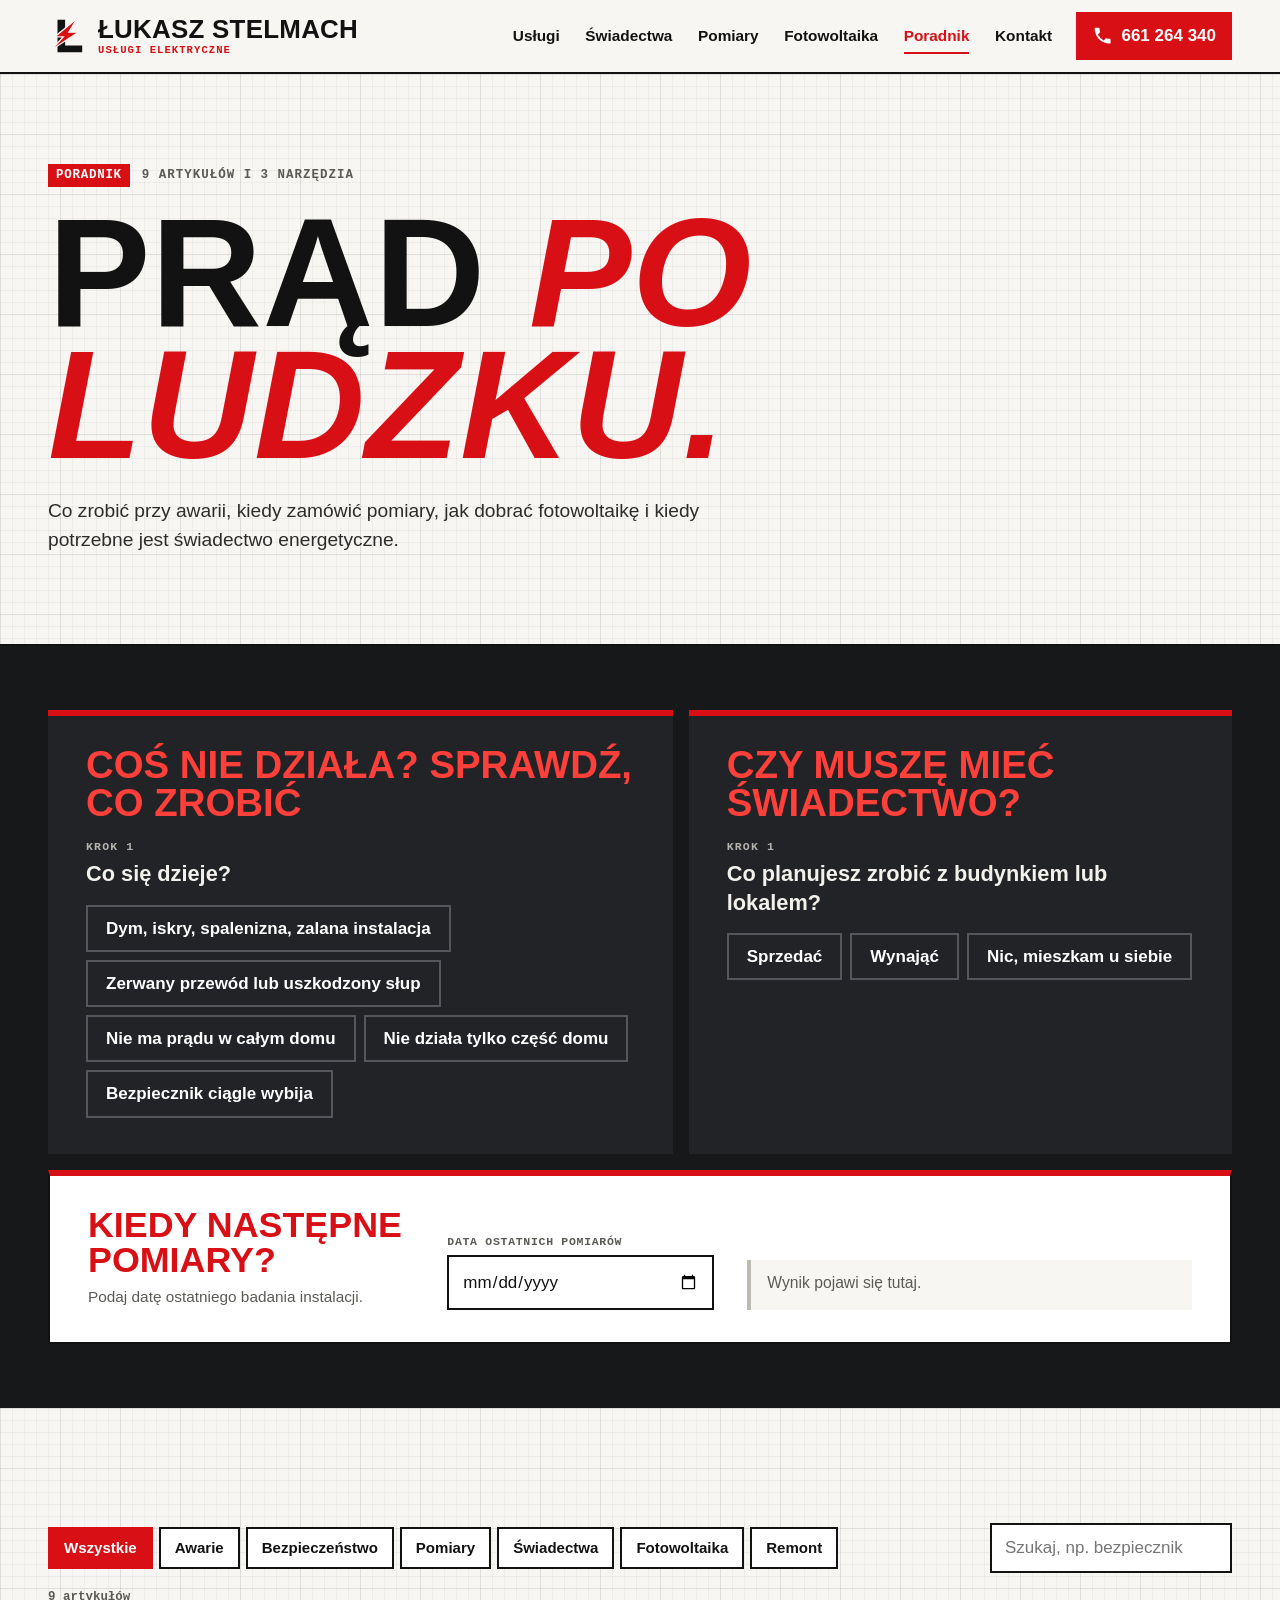
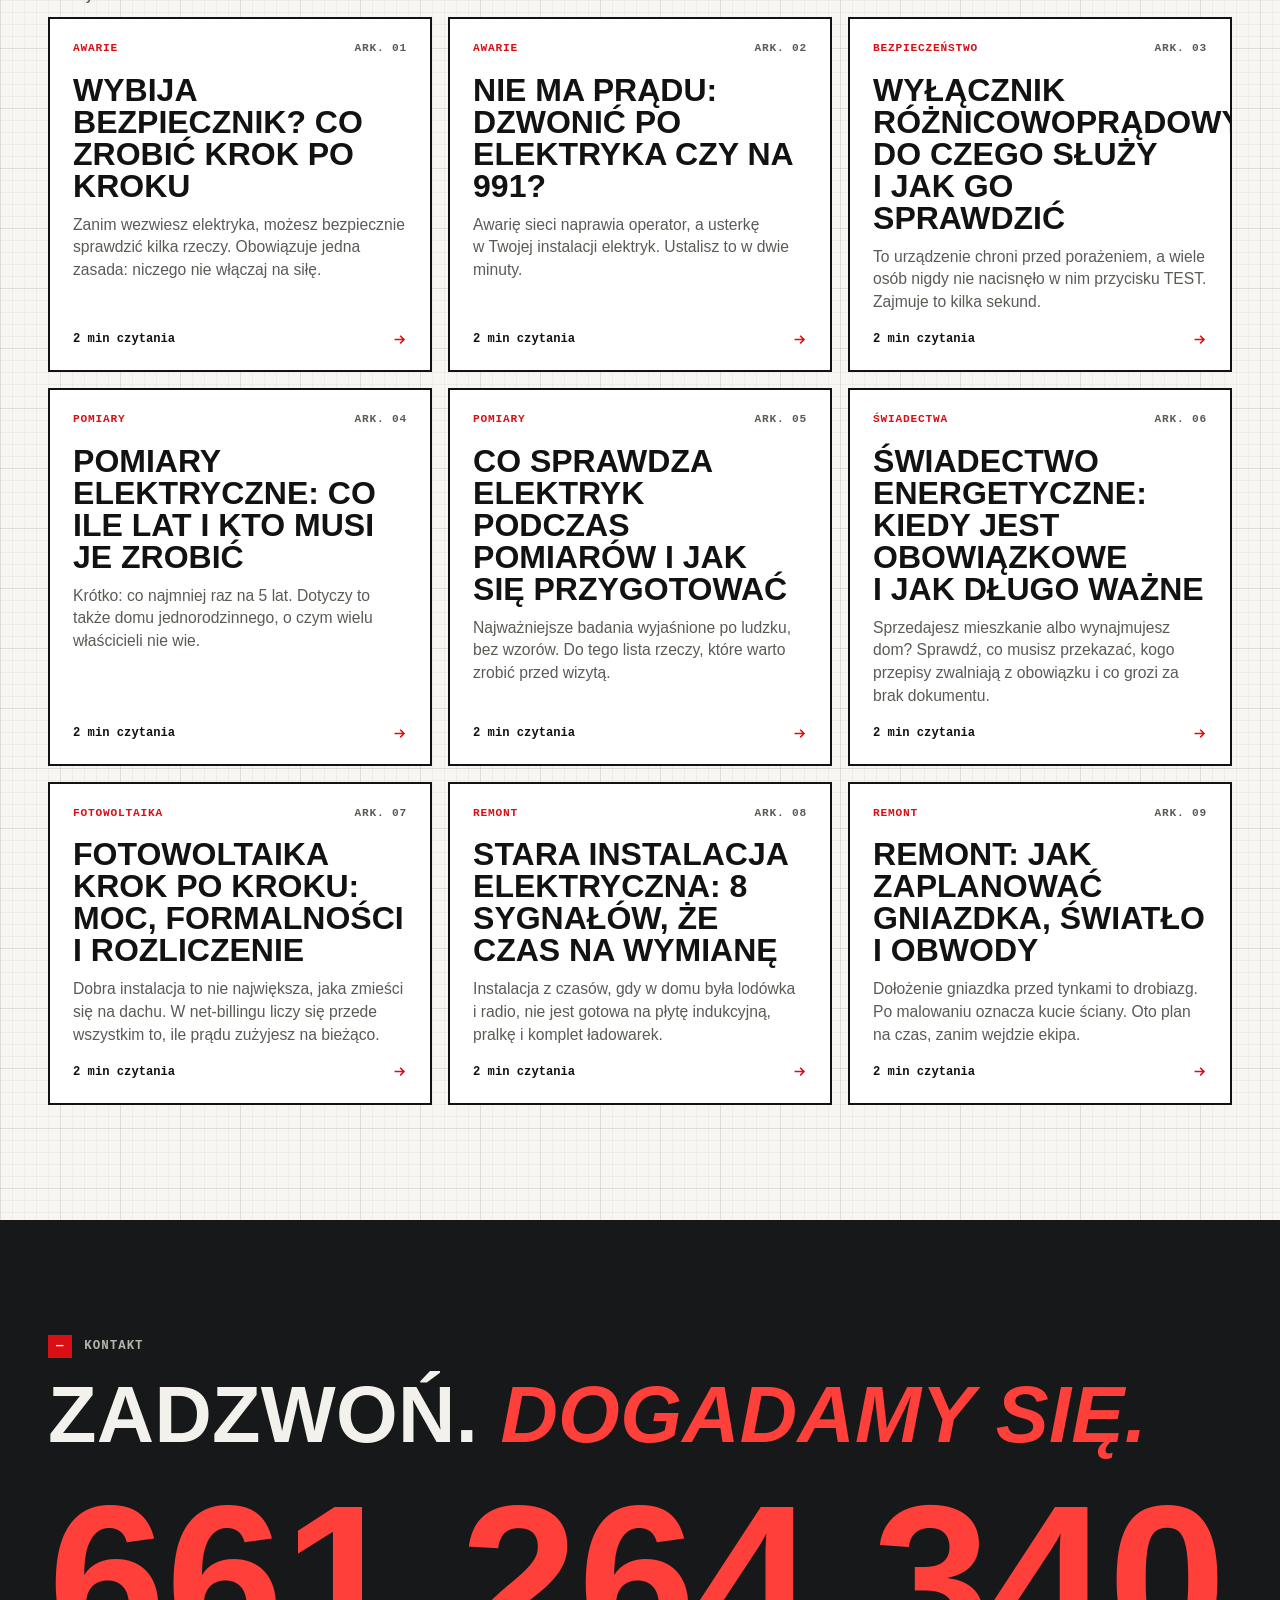
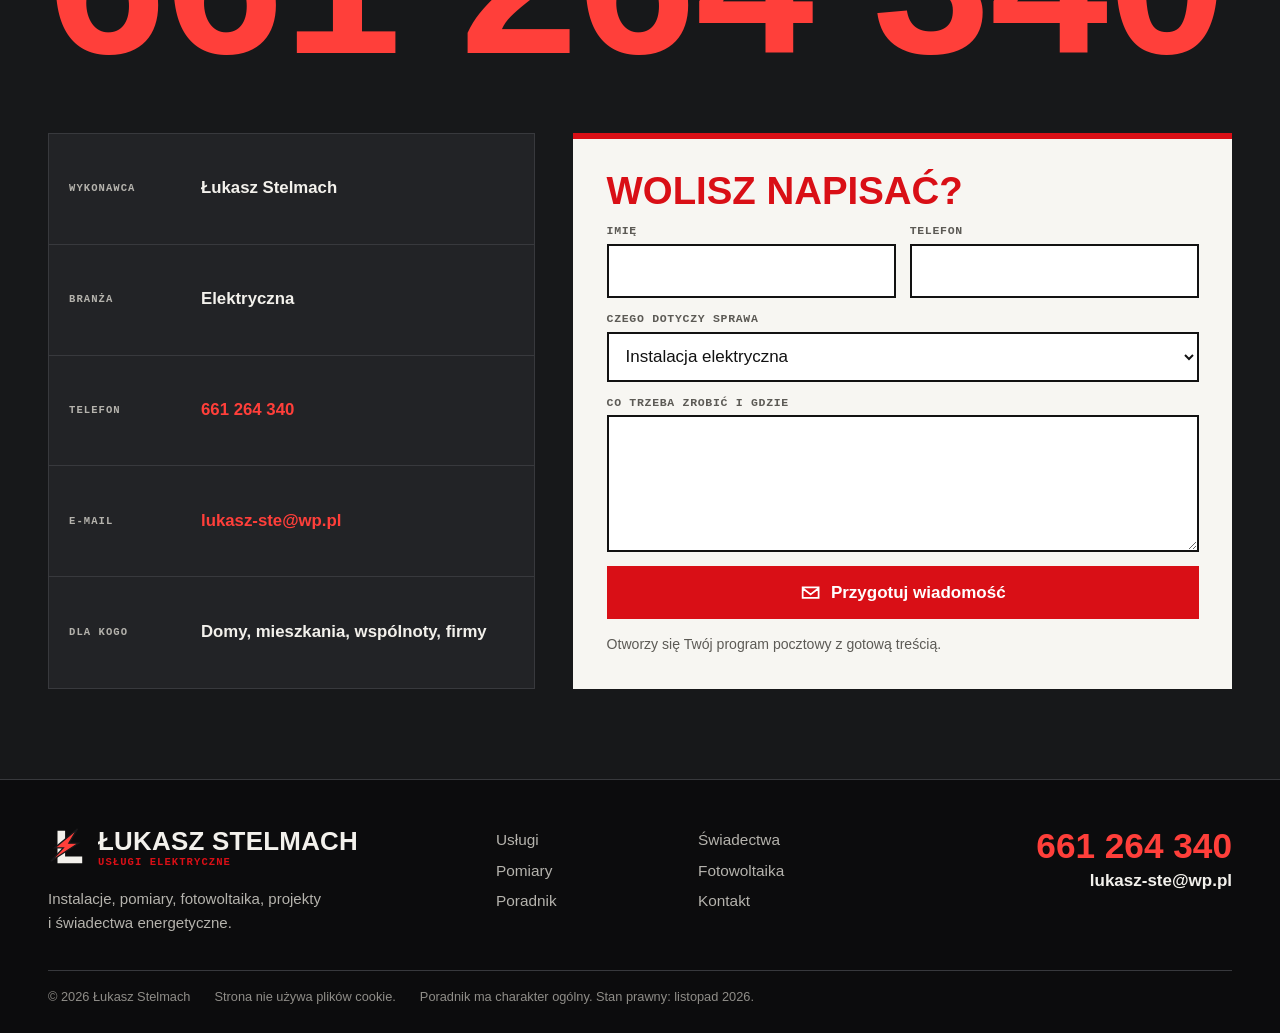
==== poradnik/index.html @ f35fe586 "Dodaj podgląd strony usług elektrycznych Wersja bez zdjęć ze stocka, ukryta przed wyszukiwarkami.  C" ====
<!DOCTYPE html>
<html lang="pl">
<head>
<meta charset="utf-8">
<meta name="viewport" content="width=device-width, initial-scale=1">
<title>Poradnik elektryczny | Łukasz Stelmach</title>
<meta name="description" content="Poradnik o awariach, bezpieczeństwie, pomiarach, fotowoltaice i świadectwach energetycznych. Z narzędziami, które podpowiedzą, co zrobić.">
<meta name="robots" content="noindex, nofollow">
<meta name="theme-color" content="#121212">
<meta property="og:type" content="website">
<meta property="og:locale" content="pl_PL">
<meta property="og:title" content="Poradnik elektryczny | Łukasz Stelmach">
<meta property="og:description" content="Poradnik o awariach, bezpieczeństwie, pomiarach, fotowoltaice i świadectwach energetycznych. Z narzędziami, które podpowiedzą, co zrobić.">
<link rel="icon" href="../assets/favicon.svg" type="image/svg+xml">
<link rel="stylesheet" href="../assets/style.css">
<script>document.documentElement.classList.add("js")</script>

</head>
<body data-base="../">
<a class="skip" href="#tresc">Przejdź do treści</a>
<header class="top">
  <div class="wrap top-in">
    <a class="brand" href="../index.html" aria-label="Łukasz Stelmach, strona główna"><svg class="mark" viewBox="0 0 40 40" aria-hidden="true"><path fill="currentColor" d="M10 3h8v27h18v7H10z"/><path class="mark-bolt" d="M31 1 7 21h9L3 35l29-19h-10z"/></svg><span><b>Łukasz Stelmach</b><small>Usługi elektryczne</small></span></a>
    <nav class="nav" id="menu" aria-label="Główne menu"><a href="../index.html#uslugi">Usługi</a><a href="../index.html#swiadectwa">Świadectwa</a><a href="../index.html#pomiary">Pomiary</a><a href="../index.html#fotowoltaika">Fotowoltaika</a><a href="../poradnik/index.html" aria-current=page>Poradnik</a><a href="../index.html#kontakt">Kontakt</a></nav>
    <a class="top-call" href="tel:+48661264340"><svg class="ic" viewBox="0 0 24 24" aria-hidden="true"><path fill="currentColor" d="M6.6 10.8a15 15 0 0 0 6.6 6.6l2.2-2.2a1 1 0 0 1 1-.25c1.1.37 2.3.57 3.6.57a1 1 0 0 1 1 1V20a1 1 0 0 1-1 1C10.6 21 3 13.4 3 4a1 1 0 0 1 1-1h3.5a1 1 0 0 1 1 1c0 1.25.2 2.45.57 3.6a1 1 0 0 1-.25 1z"/></svg><span>661 264 340</span></a>
    <button class="burger" type="button" aria-expanded="false" aria-controls="menu" aria-label="Otwórz menu"><i></i><i></i></button>
  </div>
</header>
<main id="tresc">
<section class="ghero paper">
  <div class="wrap">
    <p class="lab"><span>PORADNIK</span>9 artykułów i 3 narzędzia</p>
    <h1 class="d">Prąd <em>po ludzku.</em></h1>
    <p class="hero-lead">Co zrobić przy awarii, kiedy zamówić pomiary, jak dobrać fotowoltaikę i kiedy potrzebne jest świadectwo energetyczne.</p>
  </div>
</section>
<section id="awaria" class="sec dark tools">
  <div class="wrap">
    <div class="tools-grid">
      <div class="tree" data-tree="fault">
  <div class="tree-head"><h3>Coś nie działa? Sprawdź, co zrobić</h3><button class="tree-reset" type="button" hidden>Od nowa</button></div>
  <div class="tree-body" aria-live="polite"><noscript><p>Zadzwoń pod <a href="tel:+48661264340">661 264 340</a>, a sprawdzimy to razem.</p></noscript></div>
</div>
      <div class="tree" data-tree="cert">
  <div class="tree-head"><h3>Czy muszę mieć świadectwo?</h3><button class="tree-reset" type="button" hidden>Od nowa</button></div>
  <div class="tree-body" aria-live="polite"><noscript><p>Zadzwoń pod <a href="tel:+48661264340">661 264 340</a>, a sprawdzimy to razem.</p></noscript></div>
</div>
    </div>
    <div class="tool-wrap"><form class="due" data-due novalidate>
  <div class="due-q"><h3>Kiedy następne pomiary?</h3><p>Podaj datę ostatniego badania instalacji.</p></div>
  <label class="field"><span>Data ostatnich pomiarów</span><input type="date" name="last" required></label>
  <output class="due-out" aria-live="polite">Wynik pojawi się tutaj.</output>
</form></div>
  </div>
</section>
<section id="artykuly" class="sec paper">
  <div class="wrap">
    <div class="filter">
      <div class="chips" role="group" aria-label="Filtruj według tematu"><button type="button" class="chip" aria-pressed="true" data-cat="">Wszystkie</button><button type="button" class="chip" aria-pressed="false" data-cat="Awarie">Awarie</button><button type="button" class="chip" aria-pressed="false" data-cat="Bezpieczeństwo">Bezpieczeństwo</button><button type="button" class="chip" aria-pressed="false" data-cat="Pomiary">Pomiary</button><button type="button" class="chip" aria-pressed="false" data-cat="Świadectwa">Świadectwa</button><button type="button" class="chip" aria-pressed="false" data-cat="Fotowoltaika">Fotowoltaika</button><button type="button" class="chip" aria-pressed="false" data-cat="Remont">Remont</button></div>
      <label class="search"><span class="sr">Szukaj w poradniku</span><input type="search" placeholder="Szukaj, np. bezpiecznik" data-search></label>
    </div>
    <p class="count" role="status" data-count>9 artykułów</p>
    <div class="acards" data-list><a class="acard" href="../poradnik/wybija-bezpiecznik-co-zrobic.html" data-cat="Awarie" data-text="wybija bezpiecznik? co zrobić krok po kroku zanim wezwiesz elektryka, możesz bezpiecznie sprawdzić kilka rzeczy. obowiązuje jedna zasada: niczego nie włączaj na siłę. awarie"><span class="acard-body"><span class="acard-top"><span>Awarie</span><span>ARK. 01</span></span><b>Wybija bezpiecznik? Co zrobić krok po kroku</b><span class="acard-lead">Zanim wezwiesz elektryka, możesz bezpiecznie sprawdzić kilka rzeczy. Obowiązuje jedna zasada: niczego nie włączaj na siłę.</span><span class="acard-go">2 min czytania <svg class="ic" viewBox="0 0 24 24" aria-hidden="true"><path fill="none" stroke="currentColor" stroke-width="2.4" d="M4 12h15M13 6l6 6-6 6"/></svg></span></span></a><a class="acard" href="../poradnik/brak-pradu-kogo-wezwac.html" data-cat="Awarie" data-text="nie ma prądu: dzwonić po elektryka czy na 991? awarię sieci naprawia operator, a usterkę w twojej instalacji elektryk. ustalisz to w dwie minuty. awarie"><span class="acard-body"><span class="acard-top"><span>Awarie</span><span>ARK. 02</span></span><b>Nie ma prądu: dzwonić po elektryka czy na 991?</b><span class="acard-lead">Awarię sieci naprawia operator, a usterkę w Twojej instalacji elektryk. Ustalisz to w dwie minuty.</span><span class="acard-go">2 min czytania <svg class="ic" viewBox="0 0 24 24" aria-hidden="true"><path fill="none" stroke="currentColor" stroke-width="2.4" d="M4 12h15M13 6l6 6-6 6"/></svg></span></span></a><a class="acard" href="../poradnik/wylacznik-roznicowopradowy-test.html" data-cat="Bezpieczeństwo" data-text="wyłącznik różnicowoprądowy: do czego służy i jak go sprawdzić to urządzenie chroni przed porażeniem, a wiele osób nigdy nie nacisnęło w nim przycisku test. zajmuje to kilka sekund. bezpieczeństwo"><span class="acard-body"><span class="acard-top"><span>Bezpieczeństwo</span><span>ARK. 03</span></span><b>Wyłącznik różnicowoprądowy: do czego służy i jak go sprawdzić</b><span class="acard-lead">To urządzenie chroni przed porażeniem, a wiele osób nigdy nie nacisnęło w nim przycisku TEST. Zajmuje to kilka sekund.</span><span class="acard-go">2 min czytania <svg class="ic" viewBox="0 0 24 24" aria-hidden="true"><path fill="none" stroke="currentColor" stroke-width="2.4" d="M4 12h15M13 6l6 6-6 6"/></svg></span></span></a><a class="acard" href="../poradnik/pomiary-elektryczne-co-ile-lat.html" data-cat="Pomiary" data-text="pomiary elektryczne: co ile lat i kto musi je zrobić krótko: co najmniej raz na 5 lat. dotyczy to także domu jednorodzinnego, o czym wielu właścicieli nie wie. pomiary"><span class="acard-body"><span class="acard-top"><span>Pomiary</span><span>ARK. 04</span></span><b>Pomiary elektryczne: co ile lat i kto musi je zrobić</b><span class="acard-lead">Krótko: co najmniej raz na 5 lat. Dotyczy to także domu jednorodzinnego, o czym wielu właścicieli nie wie.</span><span class="acard-go">2 min czytania <svg class="ic" viewBox="0 0 24 24" aria-hidden="true"><path fill="none" stroke="currentColor" stroke-width="2.4" d="M4 12h15M13 6l6 6-6 6"/></svg></span></span></a><a class="acard" href="../poradnik/co-sprawdza-elektryk-podczas-pomiarow.html" data-cat="Pomiary" data-text="co sprawdza elektryk podczas pomiarów i jak się przygotować najważniejsze badania wyjaśnione po ludzku, bez wzorów. do tego lista rzeczy, które warto zrobić przed wizytą. pomiary"><span class="acard-body"><span class="acard-top"><span>Pomiary</span><span>ARK. 05</span></span><b>Co sprawdza elektryk podczas pomiarów i jak się przygotować</b><span class="acard-lead">Najważniejsze badania wyjaśnione po ludzku, bez wzorów. Do tego lista rzeczy, które warto zrobić przed wizytą.</span><span class="acard-go">2 min czytania <svg class="ic" viewBox="0 0 24 24" aria-hidden="true"><path fill="none" stroke="currentColor" stroke-width="2.4" d="M4 12h15M13 6l6 6-6 6"/></svg></span></span></a><a class="acard" href="../poradnik/swiadectwo-energetyczne-kiedy-obowiazkowe.html" data-cat="Świadectwa" data-text="świadectwo energetyczne: kiedy jest obowiązkowe i jak długo ważne sprzedajesz mieszkanie albo wynajmujesz dom? sprawdź, co musisz przekazać, kogo przepisy zwalniają z obowiązku i co grozi za brak dokumentu. świadectwa"><span class="acard-body"><span class="acard-top"><span>Świadectwa</span><span>ARK. 06</span></span><b>Świadectwo energetyczne: kiedy jest obowiązkowe i jak długo ważne</b><span class="acard-lead">Sprzedajesz mieszkanie albo wynajmujesz dom? Sprawdź, co musisz przekazać, kogo przepisy zwalniają z obowiązku i co grozi za brak dokumentu.</span><span class="acard-go">2 min czytania <svg class="ic" viewBox="0 0 24 24" aria-hidden="true"><path fill="none" stroke="currentColor" stroke-width="2.4" d="M4 12h15M13 6l6 6-6 6"/></svg></span></span></a><a class="acard" href="../poradnik/fotowoltaika-krok-po-kroku.html" data-cat="Fotowoltaika" data-text="fotowoltaika krok po kroku: moc, formalności i rozliczenie dobra instalacja to nie największa, jaka zmieści się na dachu. w net-billingu liczy się przede wszystkim to, ile prądu zużyjesz na bieżąco. fotowoltaika"><span class="acard-body"><span class="acard-top"><span>Fotowoltaika</span><span>ARK. 07</span></span><b>Fotowoltaika krok po kroku: moc, formalności i rozliczenie</b><span class="acard-lead">Dobra instalacja to nie największa, jaka zmieści się na dachu. W net-billingu liczy się przede wszystkim to, ile prądu zużyjesz na bieżąco.</span><span class="acard-go">2 min czytania <svg class="ic" viewBox="0 0 24 24" aria-hidden="true"><path fill="none" stroke="currentColor" stroke-width="2.4" d="M4 12h15M13 6l6 6-6 6"/></svg></span></span></a><a class="acard" href="../poradnik/stara-instalacja-kiedy-wymienic.html" data-cat="Remont" data-text="stara instalacja elektryczna: 8 sygnałów, że czas na wymianę instalacja z czasów, gdy w domu była lodówka i radio, nie jest gotowa na płytę indukcyjną, pralkę i komplet ładowarek. remont"><span class="acard-body"><span class="acard-top"><span>Remont</span><span>ARK. 08</span></span><b>Stara instalacja elektryczna: 8 sygnałów, że czas na wymianę</b><span class="acard-lead">Instalacja z czasów, gdy w domu była lodówka i radio, nie jest gotowa na płytę indukcyjną, pralkę i komplet ładowarek.</span><span class="acard-go">2 min czytania <svg class="ic" viewBox="0 0 24 24" aria-hidden="true"><path fill="none" stroke="currentColor" stroke-width="2.4" d="M4 12h15M13 6l6 6-6 6"/></svg></span></span></a><a class="acard" href="../poradnik/remont-gniazdka-swiatlo-obwody.html" data-cat="Remont" data-text="remont: jak zaplanować gniazdka, światło i obwody dołożenie gniazdka przed tynkami to drobiazg. po malowaniu oznacza kucie ściany. oto plan na czas, zanim wejdzie ekipa. remont"><span class="acard-body"><span class="acard-top"><span>Remont</span><span>ARK. 09</span></span><b>Remont: jak zaplanować gniazdka, światło i obwody</b><span class="acard-lead">Dołożenie gniazdka przed tynkami to drobiazg. Po malowaniu oznacza kucie ściany. Oto plan na czas, zanim wejdzie ekipa.</span><span class="acard-go">2 min czytania <svg class="ic" viewBox="0 0 24 24" aria-hidden="true"><path fill="none" stroke="currentColor" stroke-width="2.4" d="M4 12h15M13 6l6 6-6 6"/></svg></span></span></a></div>
    <p class="empty" data-empty hidden>Brak wyników. Zadzwoń pod <a href="tel:+48661264340">661 264 340</a> i zapytaj.</p>
  </div>
</section>
<section id="kontakt" class="contact dark">
  <div class="wrap">
    <div class="rv"><p class="lab"><span>—</span>Kontakt</p>
    <h2 class="d">Zadzwoń. <em>Dogadamy się.</em></h2></div>
    <a class="giant" href="tel:+48661264340" aria-label="Zadzwoń: 661 264 340"><span>661 264 340</span></a>
    <div class="contact-grid">
      <dl class="plate plate-dark">
        <div><dt>Wykonawca</dt><dd>Łukasz Stelmach</dd></div>
        <div><dt>Branża</dt><dd>Elektryczna</dd></div>
        <div><dt>Telefon</dt><dd><a href="tel:+48661264340">661 264 340</a></dd></div>
        <div><dt>E-mail</dt><dd><a href="mailto:lukasz-ste@wp.pl">lukasz-ste@wp.pl</a></dd></div>
        <div><dt>Dla kogo</dt><dd>Domy, mieszkania, wspólnoty, firmy</dd></div>
      </dl>
      <form class="mailform" data-mail="lukasz-ste@wp.pl" action="mailto:lukasz-ste@wp.pl" method="post" enctype="text/plain">
        <h3>Wolisz napisać?</h3>
        <div class="form-row">
          <label class="field"><span>Imię</span><input name="imie" autocomplete="given-name" required></label>
          <label class="field"><span>Telefon</span><input name="telefon" type="tel" autocomplete="tel" required></label>
        </div>
        <label class="field"><span>Czego dotyczy sprawa</span><select name="temat"><option>Instalacja elektryczna</option><option>Pomiary</option><option>Fotowoltaika</option><option>Świadectwo energetyczne</option><option>Projekt</option><option>Awaria</option><option>Inna sprawa</option></select></label>
        <label class="field"><span>Co trzeba zrobić i gdzie</span><textarea name="opis" rows="4" required></textarea></label>
        <button class="btn btn-red" type="submit"><svg class="ic" viewBox="0 0 24 24" aria-hidden="true"><path fill="none" stroke="currentColor" stroke-width="2" d="M3 6h18v12H3zM3 7l9 7 9-7"/></svg><span>Przygotuj wiadomość</span></button>
        <p class="form-hint" role="status">Otworzy się Twój program pocztowy z gotową treścią.</p>
      </form>
    </div>
  </div>
</section>
</main>
<footer class="foot">
  <div class="wrap foot-grid">
    <div><a class="brand" href="../index.html"><svg class="mark" viewBox="0 0 40 40" aria-hidden="true"><path fill="currentColor" d="M10 3h8v27h18v7H10z"/><path class="mark-bolt" d="M31 1 7 21h9L3 35l29-19h-10z"/></svg><span><b>Łukasz Stelmach</b><small>Usługi elektryczne</small></span></a>
      <p>Instalacje, pomiary, fotowoltaika, projekty i świadectwa energetyczne.</p></div>
    <nav aria-label="Stopka"><a href="../index.html#uslugi">Usługi</a><a href="../index.html#swiadectwa">Świadectwa</a><a href="../index.html#pomiary">Pomiary</a><a href="../index.html#fotowoltaika">Fotowoltaika</a><a href="../poradnik/index.html">Poradnik</a><a href="../index.html#kontakt">Kontakt</a></nav>
    <div class="foot-contact"><a href="tel:+48661264340">661 264 340</a><a href="mailto:lukasz-ste@wp.pl">lukasz-ste@wp.pl</a></div>
  </div>
  <div class="wrap foot-note"><span>© 2026 Łukasz Stelmach</span><span>Strona nie używa plików cookie.</span><span>Poradnik ma charakter ogólny. Stan prawny: listopad 2026.</span></div>
</footer>
<div class="callbar"><a href="tel:+48661264340"><svg class="ic" viewBox="0 0 24 24" aria-hidden="true"><path fill="currentColor" d="M6.6 10.8a15 15 0 0 0 6.6 6.6l2.2-2.2a1 1 0 0 1 1-.25c1.1.37 2.3.57 3.6.57a1 1 0 0 1 1 1V20a1 1 0 0 1-1 1C10.6 21 3 13.4 3 4a1 1 0 0 1 1-1h3.5a1 1 0 0 1 1 1c0 1.25.2 2.45.57 3.6a1 1 0 0 1-.25 1z"/></svg>Zadzwoń</a><a href="mailto:lukasz-ste@wp.pl"><svg class="ic" viewBox="0 0 24 24" aria-hidden="true"><path fill="none" stroke="currentColor" stroke-width="2" d="M3 6h18v12H3zM3 7l9 7 9-7"/></svg>Napisz</a></div>
<script src="../assets/main.js" defer></script>
</body>
</html>
---- assets/style.css ----
/* Łukasz Stelmach, usługi elektryczne */
:root {
  --ink: #121212;
  --ink-2: #2c2c2c;
  --muted: #5c5a55;
  --line: #d9d6ce;
  --line-2: #bdbab1;
  --paper: #f7f6f2;
  --white: #fff;
  --red: #d90f16;
  --red-hot: #ff3f3a;
  --red-deep: #a90a10;
  --board: #17181a;
  --board-2: #222326;
  --board-line: #38393d;
  --on-dark: #f3f1ec;
  --on-dark-2: #b5b3ad;
  --amber: #ffc94d;
  --display: "DIN Condensed", "Bahnschrift SemiCondensed", Bahnschrift, "Roboto Condensed", "sans-serif-condensed", "Arial Narrow", "Helvetica Neue", Arial, sans-serif;
  --sans: -apple-system, BlinkMacSystemFont, "Segoe UI", Roboto, "Helvetica Neue", Arial, sans-serif;
  --mono: ui-monospace, "SF Mono", SFMono-Regular, Menlo, Consolas, "Liberation Mono", monospace;
  --gut: clamp(20px, 4vw, 48px);
  --sec: clamp(72px, 9vw, 132px);
}

*, *::before, *::after { box-sizing: border-box; }
html { scroll-behavior: smooth; scroll-padding-top: 92px; -webkit-text-size-adjust: 100%; }
body { margin: 0; background: var(--paper); color: var(--ink); font: 400 1.0625rem/1.62 var(--sans); -webkit-font-smoothing: antialiased; overflow-x: clip; }
img, svg { display: block; max-width: 100%; }
a { color: inherit; }
h1, h2, h3, p, ul, ol, dl, dd, figure { margin: 0; padding: 0; }
ul, ol { list-style: none; }
button, input, select, textarea { font: inherit; color: inherit; }
button { cursor: pointer; }
[hidden] { display: none !important; }
:focus-visible { outline: 3px solid var(--red); outline-offset: 3px; }
.dark :focus-visible, .foot :focus-visible { outline-color: var(--red-hot); }
.sr { position: absolute; width: 1px; height: 1px; overflow: hidden; clip: rect(0 0 0 0); white-space: nowrap; }
.skip { position: fixed; left: 12px; top: -60px; z-index: 100; background: var(--red); color: #fff; padding: 10px 16px; font-weight: 700; }
.skip:focus { top: 12px; }

.wrap { width: min(1360px, 100% - var(--gut) * 2); margin-inline: auto; }
.ic { width: 1.25em; height: 1.25em; flex: none; }

/* typografia */
.d { font-family: var(--display); font-weight: 700; text-transform: uppercase; line-height: .94; letter-spacing: .004em; overflow-wrap: anywhere; }
.d em { font-style: italic; color: var(--red); padding-right: .04em; }
.dark .d em { color: var(--red-hot); }
h2.d { font-size: clamp(2.9rem, 6.2vw, 5.8rem); text-wrap: balance; }
.lab { display: flex; align-items: center; gap: 12px; font: 600 .78rem/1.2 var(--mono); letter-spacing: .08em; text-transform: uppercase; color: var(--muted); }
.lab span { color: #fff; background: var(--red); padding: 4px 8px; letter-spacing: .06em; }
.dark .lab { color: var(--on-dark-2); }
.sec-head { max-width: 820px; }
.sec-head .d { margin-top: 20px; }
.sec-lead { margin-top: 20px; max-width: 62ch; font-size: clamp(1.06rem, 1.4vw, 1.22rem); color: var(--muted); }
.dark .sec-lead { color: var(--on-dark-2); }

/* przyciski */
.btn { display: inline-flex; align-items: center; justify-content: center; gap: 10px; min-height: 50px; padding: 11px 22px; border: 2px solid var(--ink); background: transparent; font-weight: 700; text-decoration: none; transition: background .15s, color .15s, border-color .15s, transform .15s; }
.btn:active { transform: translateY(1px); }
.btn-lg { min-height: 62px; padding: 14px 28px; font-size: 1.14rem; }
.btn-red { background: var(--red); border-color: var(--red); color: #fff; }
.btn-red:hover { background: var(--ink); border-color: var(--ink); }
.dark .btn-red:hover, .tree .btn-red:hover { background: #fff; border-color: #fff; color: var(--red); }
.btn-line:hover { background: var(--ink); color: #fff; }
.btn-ghost { border-color: var(--board-line); color: var(--on-dark); }
.btn-ghost:hover { border-color: #fff; }
.link { display: inline-flex; align-items: center; gap: 8px; color: var(--red); font-weight: 700; text-decoration: none; border-bottom: 2px solid currentColor; padding-bottom: 2px; }
.link .ic { transition: transform .15s; }
.link:hover .ic { transform: translateX(4px); }
.link-light { color: var(--red-hot); margin-top: 32px; }

/* tła */
.paper { background-color: var(--paper); background-image: linear-gradient(rgba(18,18,18,.04) 1px, transparent 1px), linear-gradient(90deg, rgba(18,18,18,.04) 1px, transparent 1px), linear-gradient(rgba(18,18,18,.07) 1px, transparent 1px), linear-gradient(90deg, rgba(18,18,18,.07) 1px, transparent 1px); background-size: 12px 12px, 12px 12px, 60px 60px, 60px 60px; }
.white { background: var(--white); }
.dark { background: var(--board); color: var(--on-dark); }
.sec { padding-block: var(--sec); }

/* pojawianie się */
.js .rv { opacity: 0; transform: translateY(20px); transition: opacity .6s ease var(--d, 0ms), transform .6s cubic-bezier(.2,.7,.2,1) var(--d, 0ms); }
.js .rv.in { opacity: 1; transform: none; }

/* nagłówek */
.top { position: sticky; top: 0; z-index: 50; background: rgba(247,246,242,.95); border-bottom: 2px solid var(--ink); backdrop-filter: blur(8px); }
.top-in { display: flex; align-items: center; gap: 24px; min-height: 72px; }
.brand { display: inline-flex; align-items: center; gap: 12px; min-width: 0; text-decoration: none; }
.brand > span { min-width: 0; }
.mark { width: 38px; height: 38px; flex: none; }
.mark-bolt { fill: var(--red); stroke: var(--paper); stroke-width: 1.4; }
.foot .mark-bolt { stroke: var(--board); fill: var(--red-hot); }
.brand b { display: block; font-family: var(--display); font-size: 1.62rem; line-height: 1; text-transform: uppercase; letter-spacing: .01em; white-space: nowrap; overflow: hidden; text-overflow: ellipsis; padding-top: 1px; }
.brand small { display: block; margin-top: 2px; font: 600 .66rem/1 var(--mono); letter-spacing: .1em; text-transform: uppercase; color: var(--red); white-space: nowrap; }
.nav { display: flex; gap: clamp(14px, 2vw, 30px); margin-left: auto; }
.nav a { position: relative; padding: 6px 0; font-size: .96rem; font-weight: 600; text-decoration: none; white-space: nowrap; }
.nav a::after { content: ""; position: absolute; left: 0; right: 0; bottom: 0; height: 2px; background: var(--red); transform: scaleX(0); transform-origin: left; transition: transform .2s; }
.nav a:hover { color: var(--red); }
.nav a:hover::after, .nav a[aria-current]::after { transform: scaleX(1); }
.nav a[aria-current] { color: var(--red); }
.top-call { display: inline-flex; align-items: center; gap: 8px; padding: 10px 16px; background: var(--red); color: #fff; font-weight: 700; text-decoration: none; white-space: nowrap; transition: background .15s; }
.top-call:hover { background: var(--ink); }
.burger { display: none; width: 46px; height: 46px; margin-left: auto; padding: 0; background: none; border: 2px solid var(--ink); position: relative; }
.burger i { position: absolute; left: 10px; right: 10px; height: 2px; background: var(--ink); transition: transform .2s, top .2s; }
.burger i:first-child { top: 16px; }
.burger i:last-child { top: 25px; }
.burger[aria-expanded="true"] i:first-child { top: 20px; transform: rotate(45deg); }
.burger[aria-expanded="true"] i:last-child { top: 20px; transform: rotate(-45deg); }

/* hero */
.hero { position: relative; overflow: hidden; padding-top: clamp(24px, 3vw, 40px); }
.hero-grid { display: grid; grid-template-columns: minmax(0, .92fr) minmax(0, 1.08fr); align-items: center; gap: clamp(16px, 3vw, 44px); }
.hero h1 { margin-top: 22px; font-size: clamp(4rem, min(8.6vw, 13.6vh), 9.4rem); line-height: .86; }
.hero h1 em { display: block; margin-top: .06em; }
.hero-lead { margin-top: 26px; max-width: 34em; font-size: clamp(1.1rem, 1.5vw, 1.32rem); line-height: 1.5; color: var(--ink-2); }
.hero-cta { display: flex; flex-wrap: wrap; gap: 12px; margin-top: 32px; }
.hero-art { position: relative; }
.house { width: 100%; height: auto; overflow: visible; }

/* rysunek domu */
.house .paper { fill: var(--paper); background: none; }
.house .line { fill: none; stroke: var(--ink); stroke-width: 2; }
.house .thin { fill: none; stroke: var(--ink); stroke-width: 1.4; }
.house .room { fill: #fff3cc; transition: fill .5s ease; }
.house .room:nth-child(2) { transition-delay: .12s; }
.house .room:nth-child(3) { transition-delay: .24s; }
.house .room:nth-child(4) { transition-delay: .36s; }
.house.off .room { fill: #e5e2da; transition-delay: 0s; }
.house .glow { transition: opacity .5s ease .2s; }
.house.off .glow { opacity: 0; transition-delay: 0s; }
.house .bulb { fill: var(--amber); stroke: var(--ink); stroke-width: 1; transition: fill .3s; }
.house.off .bulb { fill: #fff; }
.house .shade { fill: var(--ink); }
.house .w { fill: none; stroke: var(--ink); stroke-width: 1.8; }
.house .current { fill: none; stroke: var(--red); stroke-width: 2.6; stroke-linecap: round; stroke-dasharray: 5 19; animation: flow 1.05s linear infinite; transition: opacity .25s; }
.house.off .current { opacity: 0; }
@keyframes flow { to { stroke-dashoffset: -24; } }
.house .furn rect, .house .furn path { fill: var(--paper); fill-opacity: .82; stroke: var(--ink); stroke-width: 1.5; }
.house .furn path { fill: none; }
.house .sockets rect, .house .sockets circle { fill: #fff; stroke: var(--ink); stroke-width: 1.4; }
.house .cut path, .house .cut rect { fill: var(--red); }
.house .floor { fill: none; stroke: var(--ink); stroke-width: 4; }
.house .pole path { fill: none; stroke: var(--ink); stroke-width: 3; }
.house .pole text, .house .sheet { font: 600 11px var(--mono); fill: var(--muted); letter-spacing: .08em; }
.house .pv { fill: #16233f; stroke: var(--ink); stroke-width: 1; }
.house .pv-l { fill: none; stroke: #6f83ad; stroke-width: .7; }
.house .sun circle { fill: var(--amber); stroke: var(--ink); stroke-width: 2; }
.house .rays path { stroke: var(--ink); stroke-width: 2; stroke-linecap: round; }
.house .rays { animation: spin 26s linear infinite; }
@keyframes spin { to { transform: rotate(360deg); } }
.house .board-mini > rect { fill: var(--ink); }
.house .led { fill: var(--red-hot); transition: fill .2s; }
.house.off .led { fill: #555; }
.house .inv { fill: #fff; stroke: var(--ink); stroke-width: 2; }
.house .inv-t { font: 700 10.5px var(--mono); fill: var(--ink); }
.house .pe path:first-child { fill: none; stroke: #2f9e44; stroke-width: 3; }
.house .pe-y { fill: none; stroke: #f4d21f; stroke-width: 3; stroke-dasharray: 7 7; }
.house .tag { cursor: pointer; text-decoration: none; }
.house .tag path { fill: none; stroke: var(--red); stroke-width: 1.3; }
.house .tag circle { fill: var(--red); }
.house .tag rect { fill: var(--paper); stroke: var(--red); stroke-width: 1.5; transition: fill .15s; }
.house .tag text { fill: var(--red); font: 700 12.5px var(--mono); transition: fill .15s; }
.house .tag:hover rect, .house .tag:focus rect { fill: var(--red); }
.house .tag:hover text, .house .tag:focus text { fill: #fff; }
.house .tag:focus { outline: none; }

.mains { position: absolute; right: 0; top: 34%; display: none; }
.hero-art .mains { position: absolute; left: 0; top: 4px; right: auto; display: inline-flex; align-items: center; gap: 9px; padding: 6px 10px; background: var(--ink); color: #fff; border: 0; font: 700 .72rem/1 var(--mono); letter-spacing: .04em; text-transform: uppercase; }
.mains-sw { position: relative; width: 34px; height: 18px; background: var(--red); transition: background .2s; }
.mains-sw i { position: absolute; top: 2px; left: 18px; width: 14px; height: 14px; background: #fff; transition: left .16s cubic-bezier(.3,1.5,.6,1); }
.mains.is-off .mains-sw { background: #555; }
.mains.is-off .mains-sw i { left: 2px; }
.mains-s { width: 3ch; color: var(--red-hot); }
.mains.is-off .mains-s { color: #aaa; }

/* tabliczka rysunkowa */
.plate { display: grid; grid-template-columns: repeat(5, 1fr); margin-top: clamp(20px, 3vw, 36px); border: 2px solid var(--ink); border-bottom: 0; background: var(--white); }
.plate > div { padding: 12px 16px; border-right: 1px solid var(--ink); min-width: 0; }
.plate > div:last-child { border-right: 0; }
.plate dt { font: 600 .66rem/1.2 var(--mono); letter-spacing: .1em; text-transform: uppercase; color: var(--muted); }
.plate dd { margin-top: 4px; font-weight: 700; font-size: .98rem; line-height: 1.25; }
.plate dd a { color: var(--red); text-decoration: none; white-space: nowrap; }
.plate-dark { background: var(--board-2); border: 1px solid var(--board-line); grid-template-columns: 1fr; grid-auto-rows: 1fr; margin: 0; }
.plate-dark > div { display: grid; grid-template-columns: 120px 1fr; align-items: center; gap: 12px; padding: 16px 20px; border-right: 0; border-bottom: 1px solid var(--board-line); }
.plate-dark > div:last-child { border-bottom: 0; }
.plate-dark dt { color: var(--on-dark-2); }
.plate-dark dd { margin: 0; font-size: 1.05rem; overflow-wrap: anywhere; }
.plate-dark dd a { color: var(--red-hot); white-space: normal; }

/* szybkie wybory */
.routes { display: grid; grid-template-columns: repeat(4, 1fr); background: var(--white); border-block: 2px solid var(--ink); }
.route { position: relative; display: flex; flex-direction: column; min-width: 0; border-right: 1px solid var(--ink); text-decoration: none; transition: background .16s, color .16s; }
.route:last-child { border-right: 0; }
.route-img { position: relative; display: block; flex: none; aspect-ratio: 16 / 10; overflow: hidden; background: var(--line); border-bottom: 1px solid var(--ink); }
.route-img img { position: absolute; inset: 0; width: 100%; height: 100%; object-fit: cover; transition: transform .5s cubic-bezier(.2,.7,.2,1); }
.route:first-child .route-img img { object-position: 50% 0; }
.route:hover .route-img img { transform: scale(1.06); }
.route-body { position: relative; display: flex; flex: 1; flex-direction: column; gap: 6px; min-width: 0; padding: clamp(18px, 2.2vw, 30px) 56px clamp(20px, 2.4vw, 32px) clamp(20px, 2.4vw, 34px); }
.route small { font: 600 .7rem/1.2 var(--mono); letter-spacing: .1em; text-transform: uppercase; color: var(--red); }
.route b { font-family: var(--display); font-size: clamp(1.8rem, 2.5vw, 2.5rem); line-height: .98; text-transform: uppercase; overflow-wrap: anywhere; }
.route-body > span { font-size: .96rem; line-height: 1.4; color: var(--muted); }
.route .ic { position: absolute; right: 22px; top: clamp(18px, 2.2vw, 30px); color: var(--red); transition: transform .16s; }
.route:hover { background: var(--ink); color: #fff; }
.route:hover .route-body > span { color: var(--on-dark-2); }
.route:hover small, .route:hover .ic { color: var(--red-hot); }
.route:hover .ic { transform: translateX(5px); }

/* rozdzielnica */
.switchboard { display: grid; grid-template-columns: minmax(0, 1.5fr) minmax(320px, 1fr); gap: clamp(20px, 3vw, 40px); margin-top: clamp(36px, 5vw, 64px); align-items: stretch; }
.panelboard { display: flex; flex-direction: column; justify-content: space-between; gap: clamp(12px, 1.6vw, 22px); padding: clamp(14px, 2vw, 26px); background: linear-gradient(145deg, #2a2b2f, #1e1f22); border: 1px solid var(--board-line); border-radius: 6px; box-shadow: inset 0 0 0 5px #17181a, inset 0 0 0 6px #3e3f44, 0 24px 50px rgba(0,0,0,.45); }
.board-plate { display: flex; align-items: center; gap: 12px; padding: 7px 12px; background: #141517; border: 1px solid var(--board-line); color: var(--on-dark-2); font: 700 .74rem/1 var(--mono); letter-spacing: .1em; text-transform: uppercase; }
.board-plate span:first-child { padding: 4px 7px; background: var(--red); color: #fff; }
.board-plate i { width: 9px; height: 9px; margin-left: auto; border-radius: 50%; background: #39d96f; box-shadow: 0 0 8px #39d96f; }
.bars { display: grid; grid-template-columns: 1fr 1fr; gap: 12px; }
.bars span { display: flex; align-items: center; height: 28px; padding-left: 9px; color: #fff; font: 700 .72rem/1 var(--mono); background-color: #1d5fc4; background-image: radial-gradient(circle, #141517 0 3.5px, rgba(255,255,255,.4) 4px 5px, transparent 5.5px); background-position: 34px 0; background-repeat: repeat-x; background-size: 18px 100%; }
.bars span:last-child { color: #121212; background-color: #e9c81c; background-image: radial-gradient(circle, #141517 0 3.5px, rgba(255,255,255,.5) 4px 5px, transparent 5.5px), repeating-linear-gradient(115deg, #e9c81c 0 12px, #2f9e44 12px 24px); background-position: 34px 0, 0 0; background-repeat: repeat-x, repeat; background-size: 18px 100%, auto; }
.rail { display: grid; grid-template-columns: repeat(6, minmax(0, 1fr)); gap: 16px 2px; padding-inline: clamp(2px, .6vw, 8px); }
.mcb { position: relative; display: flex; flex-direction: column; padding: 0; background: none; border: 0; text-align: center; color: var(--ink); }
.mcb::before { content: ""; position: absolute; left: -2px; right: -2px; top: calc(50% - 26px); height: 18px; background: linear-gradient(#a2a4a8, #55575b 45%, #7d7f83); }
.mcb-case { position: relative; z-index: 1; flex: none; display: flex; flex-direction: column; align-items: center; justify-content: center; min-height: clamp(150px, 13.5vw, 192px); padding-block: 8px; background: linear-gradient(90deg, #cfcdc7, #f3f1ec 16%, #faf9f6 80%, #cdcbc5); border-radius: 2px; box-shadow: 0 3px 5px rgba(0,0,0,.5); transition: filter .15s; }
.mcb:hover .mcb-case { filter: brightness(1.06); }
.mcb-id { font: 700 .74rem/1 var(--mono); color: var(--ink); }
.mcb-slot { position: relative; width: 34px; height: 76px; margin-top: 9px; background: #1b1b1d; border-radius: 2px; box-shadow: inset 0 2px 4px #000; overflow: hidden; }
.mcb-flag { position: absolute; left: 4px; right: 4px; top: 4px; height: 9px; background: #4a4c50; transition: background .12s; }
.mcb-lever { position: absolute; left: 3px; right: 3px; top: 40px; height: 32px; background: linear-gradient(#fff, #d8d6d1); border-radius: 2px; box-shadow: 0 2px 3px rgba(0,0,0,.6); transition: top .14s cubic-bezier(.3,1.6,.6,1); }
.mcb-rate { margin-top: 8px; font: 700 .78rem/1 var(--mono); color: var(--muted); }
.mcb-name { position: relative; z-index: 1; display: flex; align-items: center; justify-content: center; min-height: 34px; margin-top: 5px; padding: 3px 2px; background: #fff; color: var(--ink); font: 700 clamp(.64rem, .82vw, .76rem)/1.1 var(--mono); transition: background .12s, color .12s; }
.mcb[aria-selected="true"] .mcb-lever { top: 16px; }
.mcb[aria-selected="true"] .mcb-flag { background: var(--red-hot); box-shadow: 0 0 8px var(--red-hot); }
.mcb[aria-selected="true"] .mcb-name { background: var(--red); color: #fff; }
.mcb[aria-selected="true"] .mcb-rate { color: var(--red); }
.mcb:focus-visible { outline-offset: 2px; z-index: 2; }
.switchboard > *, .svc { min-width: 0; }
.js .svc-wrap { display: grid; grid-template-columns: minmax(0, 1fr); }
.js .svc-wrap .svc { grid-area: 1 / 1; }
.js .svc-wrap .svc[hidden] { display: flex !important; visibility: hidden; animation: none; }
.svc-wrap .svc + .svc { margin-top: 12px; }
.js .svc-wrap .svc + .svc { margin-top: 0; }
.svc { display: flex; flex-direction: column; background: var(--paper); color: var(--ink); border-left: 6px solid var(--red); animation: fadein .28s ease; }
@keyframes fadein { from { opacity: 0; transform: translateX(8px); } }
.svc-img { flex: none; aspect-ratio: 5 / 2; overflow: hidden; background: #2a2b2f; }
.svc-img img { width: 100%; height: 100%; object-fit: cover; }
.js .svc:not(.on) .svc-img img { display: none; }
.svc-in { display: flex; flex: 1; flex-direction: column; padding: clamp(20px, 2.4vw, 32px) clamp(22px, 2.8vw, 36px) clamp(24px, 2.8vw, 36px); }
.svc-id { font: 700 .86rem/1 var(--mono); color: var(--red); }
.svc h3 { margin-top: 10px; font-size: clamp(2.3rem, 3.5vw, 3.4rem); color: var(--red); }
.svc-in > p:not(.svc-id) { margin-top: 12px; color: var(--ink-2); }
.svc ul { margin: 18px 0 24px; border-top: 1px solid var(--line); }
.svc li { position: relative; padding: 9px 0 9px 22px; border-bottom: 1px solid var(--line); font-weight: 500; line-height: 1.35; }
.svc li::before { content: ""; position: absolute; left: 0; top: 17px; width: 12px; height: 3px; background: var(--red); }
.svc .link { margin-top: auto; align-self: flex-start; }

/* jedna osoba */
.chain { position: relative; display: grid; grid-template-columns: repeat(4, 1fr); margin-top: clamp(40px, 5vw, 72px); }
.chain::before { content: ""; position: absolute; left: 0; right: 0; top: 23px; height: 3px; background: repeating-linear-gradient(90deg, var(--red) 0 12px, transparent 12px 20px); animation: chain 1s linear infinite; }
@keyframes chain { to { background-position-x: 20px; } }
.chain li { position: relative; padding-right: clamp(14px, 2.2vw, 34px); }
.chain span { position: relative; display: inline-grid; place-items: center; width: 48px; height: 48px; background: var(--ink); color: #fff; font: 700 .96rem/1 var(--mono); }
.chain li:first-child span, .chain li:last-child span { background: var(--red); }
.chain h3 { margin-top: 20px; font-size: clamp(2.2rem, 3.3vw, 3.3rem); }
.chain p { margin-top: 10px; color: var(--ink-2); max-width: 28ch; }

/* układ dwukolumnowy */
.two { display: grid; grid-template-columns: repeat(2, minmax(0, 1fr)); align-items: center; gap: clamp(36px, 6vw, 88px); }
.tool-wrap { margin-top: clamp(36px, 5vw, 64px); }

/* świadectwa */
.facts { display: grid; grid-template-columns: repeat(3, 1fr); margin-top: 32px; border-top: 2px solid var(--ink); }
.facts li { padding: 14px 16px 0 0; font-size: .92rem; line-height: 1.35; color: var(--muted); }
.facts b { display: block; margin-bottom: 4px; font-family: var(--display); font-size: clamp(1.9rem, 2.6vw, 2.5rem); line-height: 1; color: var(--red); text-transform: uppercase; }
.scale-fig figcaption { display: flex; justify-content: space-between; align-items: baseline; gap: 12px; margin-bottom: 14px; }
.scale-fig figcaption b { font-family: var(--display); font-size: 1.7rem; line-height: 1; text-transform: uppercase; }
.scale-fig figcaption span { font: 600 .76rem/1 var(--mono); color: var(--muted); white-space: nowrap; }
.scale { display: grid; gap: 5px; }
.scale li { width: var(--w); min-width: 150px; height: clamp(42px, 4vw, 54px); background: var(--c); color: var(--t); clip-path: polygon(0 0, calc(100% - 20px) 0, 100% 50%, calc(100% - 20px) 100%, 0 100%); transform-origin: left; transition: transform .7s cubic-bezier(.2,.8,.2,1) calc(var(--i) * 70ms); }
.js .scale.rv { opacity: 1; transform: none; }
.js .scale.rv li { transform: scaleX(.04); }
.js .scale.rv.in li { transform: none; }
.scale span { display: flex; align-items: center; gap: 14px; height: 100%; padding-left: 14px; font: 700 .86rem/1 var(--mono); white-space: nowrap; }
.scale b { font-family: var(--display); font-size: 1.85rem; line-height: 1; }
.fine { margin-top: 14px; font-size: .84rem; line-height: 1.45; color: var(--muted); }

/* drzewka */
.tree { background: var(--board); color: var(--on-dark); border-top: 6px solid var(--red); }
.dark .tree { background: var(--board-2); }
.tree-head { display: flex; justify-content: space-between; align-items: center; gap: 16px; padding: clamp(20px, 2.4vw, 30px) clamp(20px, 3vw, 38px) 0; }
.tree-head h3 { font-family: var(--display); font-size: clamp(1.9rem, 3vw, 2.8rem); line-height: 1; text-transform: uppercase; color: var(--red-hot); }
.tree-reset { flex: none; padding: 6px 12px; background: none; border: 1px solid var(--board-line); color: var(--on-dark-2); font: 600 .76rem/1.2 var(--mono); }
.tree-reset:hover { color: #fff; border-color: #fff; }
.tree-body { padding: 18px clamp(20px, 3vw, 38px) clamp(24px, 3vw, 36px); min-height: 190px; }
.tree-q, .tree-res { animation: fadein .25s ease; }
.tree-step { font: 700 .72rem/1 var(--mono); letter-spacing: .1em; text-transform: uppercase; color: var(--on-dark-2); }
.tree-ask { margin-top: 8px; font-size: clamp(1.18rem, 1.7vw, 1.42rem); font-weight: 700; line-height: 1.3; }
.tree-ask:focus { outline: none; }
.tree-hint { margin-top: 6px; font-size: .94rem; line-height: 1.45; color: var(--on-dark-2); max-width: 72ch; }
.tree-opts { display: flex; flex-wrap: wrap; gap: 8px; margin-top: 16px; }
.tree-opts button { padding: 11px 18px; min-height: 46px; background: transparent; border: 2px solid #55565b; color: #fff; font-weight: 600; text-align: left; line-height: 1.25; transition: background .14s, border-color .14s; }
.tree-opts button:hover { background: var(--red); border-color: var(--red); }
.tree-res > p:nth-child(3) { margin-top: 6px; max-width: 72ch; color: var(--on-dark); }
.tree-res.ok .tree-step { color: #5fd47f; }
.tree-res.warn .tree-step { color: var(--amber); }
.tree-res.need .tree-step, .tree-res.danger .tree-step { color: var(--red-hot); }
.tree-res.danger .tree-ask { color: var(--red-hot); }
.tree-acts { display: flex; flex-wrap: wrap; align-items: center; gap: 10px 14px; margin-top: 16px; }
.tree-link { color: #fff; font-weight: 700; text-underline-offset: 4px; }

/* miernik */
.meter-col { display: flex; justify-content: center; }
.meter { width: min(100%, 460px); padding: 18px 20px 24px; background: linear-gradient(160deg, #2b2c30, #141517); border-radius: 22px; box-shadow: 0 0 0 5px var(--red), 0 28px 50px rgba(0,0,0,.35); color: #fff; }
.meter-top { display: flex; justify-content: space-between; align-items: center; font: 700 .72rem/1 var(--mono); letter-spacing: .12em; color: var(--on-dark-2); }
.meter-top i { width: 10px; height: 10px; border-radius: 50%; background: var(--red-hot); box-shadow: 0 0 10px var(--red-hot); }
.lcd { display: flex; flex-direction: column; min-height: 196px; margin-top: 14px; padding: 16px 18px; background: linear-gradient(180deg, #cdd8b4, #b9c79d); border-radius: 6px; box-shadow: inset 0 2px 8px rgba(0,0,0,.45); color: #1c2412; font-family: var(--mono); }
.lcd-lab { font-size: .86rem; font-weight: 700; }
.lcd-num { display: flex; align-items: baseline; justify-content: flex-end; gap: 10px; margin-block: auto; }
.lcd-val { font-size: clamp(3.3rem, 8vw, 4.7rem); font-weight: 700; line-height: 1; letter-spacing: -.04em; white-space: nowrap; }
.lcd-unit { font-size: 1.5rem; font-weight: 700; }
.lcd-foot { font-size: .66rem; font-weight: 700; letter-spacing: .08em; }
.keys { display: grid; grid-template-columns: repeat(4, 1fr); gap: 8px; margin-top: 16px; }
.key { height: 54px; padding: 0; background: linear-gradient(#3a3b40, #26272a); border: 0; border-radius: 8px; box-shadow: 0 3px 0 #000; color: #fff; font: 700 .98rem/1 var(--mono); transition: transform .08s, box-shadow .08s, background .1s; }
.key sub { font-size: .68em; }
.key:hover { background: linear-gradient(#4a4b51, #303135); }
.key.on { background: var(--red); box-shadow: 0 1px 0 #000; transform: translateY(2px); }
.minfos { margin-top: 26px; border-top: 2px solid var(--ink); }
.minfo { padding: 12px 0 12px 16px; border-bottom: 1px solid var(--line-2); border-left: 4px solid transparent; color: var(--muted); line-height: 1.4; font-size: .98rem; cursor: pointer; transition: border-color .15s, background .15s; }
.minfo b { display: block; color: var(--ink); font-size: 1.04rem; }
.minfo.on { border-left-color: var(--red); background: rgba(217,15,22,.05); color: var(--ink-2); }
.minfo.on b { color: var(--red); }

/* termin pomiarów */
.due { display: grid; grid-template-columns: 1.1fr .9fr 1.5fr; align-items: end; gap: clamp(16px, 2.6vw, 36px); padding: clamp(20px, 2.6vw, 32px) clamp(20px, 3vw, 38px); background: var(--white); border: 2px solid var(--ink); border-top: 6px solid var(--red); color: var(--ink); }
.due h3 { font-family: var(--display); font-size: clamp(1.9rem, 2.8vw, 2.7rem); line-height: 1; text-transform: uppercase; color: var(--red); }
.due-q p { margin-top: 6px; color: var(--muted); font-size: .96rem; }
.due-out { display: block; min-height: 50px; padding: 12px 16px; background: var(--paper); border-left: 4px solid var(--line-2); line-height: 1.4; font-size: .98rem; color: var(--muted); }
.due-out b { color: var(--ink); }
.due-out a { color: var(--red); font-weight: 700; white-space: nowrap; }
.due-out.late { border-color: var(--red); background: #fdecec; color: var(--ink-2); }
.due-out.late b { color: var(--red-deep); }
.due-out.soon { border-color: #d98a00; background: #fff6e0; color: var(--ink-2); }
.due-out.fine { border-color: #1d8a42; background: #e9f7ee; color: var(--ink-2); margin: 0; font-size: .98rem; }

/* pola */
.field { display: grid; gap: 6px; }
.field > span { font: 600 .72rem/1.2 var(--mono); letter-spacing: .06em; text-transform: uppercase; color: var(--muted); }
.field input, .field select, .field textarea { width: 100%; min-height: 50px; padding: 11px 13px; background: #fff; border: 2px solid var(--ink); border-radius: 0; color: var(--ink); }
.field input:focus, .field select:focus, .field textarea:focus { outline: none; border-color: var(--red); box-shadow: 0 0 0 2px var(--red); }
.field textarea { resize: vertical; }

/* fotowoltaika */
.pv { overflow: hidden; }
.pv-steps { margin-top: 28px; border-top: 1px solid var(--board-line); }
.pv-steps li { display: flex; gap: 18px; padding: 14px 0; border-bottom: 1px solid var(--board-line); }
.pv-steps li > span { flex: none; font-family: var(--display); font-size: 2.2rem; line-height: 1; color: var(--red-hot); width: 26px; }
.pv-steps b { display: block; font-size: 1.08rem; }
.pv-steps p { color: var(--on-dark-2); font-size: .98rem; line-height: 1.4; }
.pv .two { align-items: stretch; }
.pv .wrap > div:first-child { position: relative; z-index: 1; }
.pv-photo { position: relative; min-height: 560px; margin: calc(var(--sec) * -1) calc(max(var(--gut), (100vw - 1360px) / 2) * -1) calc(var(--sec) * -1) 0; overflow: hidden; background: #2a2b2f; border-left: 6px solid var(--red-hot); }
.pv-photo img { position: absolute; inset: 0; width: 100%; height: 100%; object-fit: cover; object-position: 40% 50%; }
.pv-scene { display: grid; place-items: center; perspective: 1100px; min-height: 480px; }
.pv-grid { display: grid; grid-template-columns: repeat(6, 1fr); gap: 7px; width: min(88%, 560px); translate: 17% 0; transform: rotateX(54deg) rotateZ(-30deg); transform-style: preserve-3d; }
.pv-grid i { aspect-ratio: 1 / 1.62; background-color: #13203c; background-image: linear-gradient(90deg, rgba(160,185,235,.3) 1px, transparent 1px), linear-gradient(rgba(160,185,235,.3) 1px, transparent 1px), linear-gradient(135deg, #24365e, #0e1830 62%); background-size: 33.33% 16.66%, 33.33% 16.66%, 100% 100%; border: 2px solid #8e9096; animation: cell 4.8s ease-in-out infinite; }
.pv-grid i:nth-child(6n+1) { animation-delay: 0s; } .pv-grid i:nth-child(6n+2) { animation-delay: .22s; } .pv-grid i:nth-child(6n+3) { animation-delay: .44s; }
.pv-grid i:nth-child(6n+4) { animation-delay: .66s; } .pv-grid i:nth-child(6n+5) { animation-delay: .88s; } .pv-grid i:nth-child(6n) { animation-delay: 1.1s; }
@keyframes cell { 0%, 70%, 100% { filter: none; border-color: #8e9096; } 82% { filter: brightness(1.75); border-color: var(--red-hot); } }

/* karty poradnika */
.head-row { display: flex; justify-content: space-between; align-items: flex-end; gap: 24px; flex-wrap: wrap; }
.acards { display: grid; grid-template-columns: repeat(3, minmax(0, 1fr)); gap: 16px; margin-top: clamp(30px, 4vw, 52px); }
.acards-2 { grid-template-columns: repeat(2, minmax(0, 1fr)); margin-top: 20px; }
.acard { display: flex; flex-direction: column; overflow: hidden; background: var(--white); border: 2px solid var(--ink); text-decoration: none; transition: transform .16s, box-shadow .16s; }
.acard:hover { transform: translate(-3px, -3px); box-shadow: 6px 6px 0 var(--red); }
.acard-img { display: block; flex: none; aspect-ratio: 16 / 9; overflow: hidden; background: var(--line); border-bottom: 2px solid var(--ink); }
.acard-img img { width: 100%; height: 100%; object-fit: cover; transition: transform .5s cubic-bezier(.2,.7,.2,1); }
.acard:hover .acard-img img { transform: scale(1.05); }
.acard-body { display: flex; flex: 1; flex-direction: column; padding: clamp(18px, 1.8vw, 26px); }
.acard-top { display: flex; justify-content: space-between; gap: 10px; font: 700 .7rem/1.2 var(--mono); letter-spacing: .07em; text-transform: uppercase; color: var(--red); }
.acard-top span:last-child { color: var(--muted); }
.acard b { margin-top: 18px; font-family: var(--display); font-size: clamp(1.95rem, 2.5vw, 2.5rem); line-height: 1; text-transform: uppercase; }
.acard:hover b { color: var(--red); }
.acard-lead { margin-top: 12px; color: var(--muted); font-size: .98rem; line-height: 1.45; }
.acard-go { display: flex; align-items: center; justify-content: space-between; margin-top: auto; padding-top: 18px; font: 600 .76rem/1 var(--mono); color: var(--ink); }
.acard-go .ic { color: var(--red); }

/* kontakt */
.contact { padding-block: var(--sec) clamp(64px, 7vw, 100px); overflow: hidden; }
.contact h2.d { margin-top: 20px; }
.giant { display: block; margin-top: clamp(14px, 2vw, 26px); font-family: var(--display); font-weight: 700; font-size: 15vw; line-height: .96; color: var(--red-hot); text-decoration: none; white-space: nowrap; transition: color .15s; }
.giant span { display: inline-block; }
.giant:hover { color: #fff; }
.contact-grid { display: grid; grid-template-columns: minmax(0, .85fr) minmax(0, 1.15fr); gap: clamp(20px, 3vw, 40px); margin-top: clamp(28px, 4vw, 52px); }
.mailform { display: grid; gap: 14px; padding: clamp(20px, 2.6vw, 34px); background: var(--paper); color: var(--ink); border-top: 6px solid var(--red); }
.mailform h3 { font-family: var(--display); font-size: clamp(2rem, 3vw, 2.8rem); line-height: 1; text-transform: uppercase; color: var(--red); }
.form-row { display: grid; grid-template-columns: 1fr 1fr; gap: 14px; }
.mailform .btn-red:hover { background: var(--ink); border-color: var(--ink); color: #fff; }
.form-hint { font-size: .88rem; color: var(--muted); }
.form-hint a { color: var(--red); font-weight: 700; }

/* stopka */
.foot { background: #0c0c0d; color: var(--on-dark); padding-block: 48px 26px; border-top: 1px solid var(--board-line); }
.foot-grid { display: grid; grid-template-columns: 1.3fr 1.2fr 1fr; gap: 32px; align-items: start; }
.foot p { margin-top: 12px; max-width: 34ch; color: var(--on-dark-2); font-size: .94rem; }
.foot nav { display: grid; grid-template-columns: 1fr 1fr; gap: 6px 20px; }
.foot nav a { text-decoration: none; color: var(--on-dark-2); font-size: .96rem; }
.foot nav a:hover { color: var(--red-hot); }
.foot-contact { display: grid; gap: 4px; justify-items: end; }
.foot-contact a { text-decoration: none; font-weight: 700; }
.foot-contact a:first-child { font-family: var(--display); font-size: 2.2rem; line-height: 1; color: var(--red-hot); }
.foot-note { display: flex; flex-wrap: wrap; gap: 6px 24px; margin-top: 34px; padding-top: 16px; border-top: 1px solid var(--board-line); font-size: .8rem; color: #8f8d88; }
.foot-note a { color: inherit; text-underline-offset: 2px; }
.foot-note a:hover { color: var(--red-hot); }
.callbar { display: none; }

/* strona poradnika */
.ghero { padding-block: clamp(48px, 7vw, 96px); border-bottom: 2px solid var(--ink); }
.ghero h1 { margin-top: 20px; font-size: clamp(4.4rem, 12vw, 12rem); line-height: .86; }
.tools-grid { display: grid; grid-template-columns: minmax(0, 1.15fr) minmax(0, 1fr); gap: 16px; align-items: stretch; }
.tools { padding-block: clamp(36px, 5vw, 64px); }
.tools .tree-body { min-height: 280px; }
.tools .tool-wrap { margin-top: 16px; }
.filter { display: flex; justify-content: space-between; align-items: center; gap: 16px; flex-wrap: wrap; }
.chips { display: flex; flex-wrap: wrap; gap: 6px; }
.chip { min-height: 42px; padding: 7px 14px; background: var(--white); border: 2px solid var(--ink); font-weight: 600; font-size: .94rem; transition: background .14s, color .14s, border-color .14s; }
.chip:hover { border-color: var(--red); color: var(--red); }
.chip[aria-pressed="true"] { background: var(--red); border-color: var(--red); color: #fff; }
.search input { width: min(320px, 100%); min-height: 46px; padding: 9px 13px; background: #fff; border: 2px solid var(--ink); border-radius: 0; }
.search input:focus { outline: none; border-color: var(--red); box-shadow: 0 0 0 2px var(--red); }
.count { margin-top: 18px; font: 600 .78rem/1 var(--mono); color: var(--muted); }
.count + .acards { margin-top: 14px; }
.empty { margin-top: 24px; font-size: 1.1rem; }
.empty a { color: var(--red); font-weight: 700; }

/* artykuł */
.progress { position: fixed; inset: 0 0 auto; z-index: 60; height: 4px; }
.progress i { display: block; height: 100%; background: var(--red); transform: scaleX(0); transform-origin: left; }
.ahero { padding-block: clamp(30px, 4vw, 56px) clamp(36px, 5vw, 64px); border-bottom: 2px solid var(--ink); }
.crumbs { display: flex; flex-wrap: wrap; gap: 8px; margin-bottom: 26px; font: 600 .76rem/1.3 var(--mono); color: var(--muted); }
.crumbs a { text-decoration: none; }
.crumbs a:hover { color: var(--red); }
.ahero-grid { display: grid; grid-template-columns: minmax(0, 1.15fr) minmax(0, .85fr); align-items: center; gap: clamp(28px, 5vw, 72px); }
.ahero-img { aspect-ratio: 4 / 3; margin-right: 10px; overflow: hidden; background: var(--line); border: 2px solid var(--ink); box-shadow: 10px 10px 0 var(--red); }
.ahero-img img { width: 100%; height: 100%; object-fit: cover; }
.ahero h1 { margin-top: 18px; max-width: 16em; font-size: clamp(2.9rem, 5.4vw, 5.6rem); text-wrap: balance; }
.ameta { margin-top: 14px; font: 600 .76rem/1.3 var(--mono); color: var(--red); }
.ameta:empty { display: none; }
.alayout { display: grid; grid-template-columns: 290px minmax(0, 760px); justify-content: space-between; gap: clamp(32px, 6vw, 96px); padding-block: clamp(40px, 5vw, 72px); }
.aside { position: sticky; top: 100px; align-self: start; display: grid; gap: 18px; }
.toc p { font: 700 .72rem/1 var(--mono); letter-spacing: .1em; text-transform: uppercase; color: var(--red); margin-bottom: 8px; }
.toc ol { border-top: 2px solid var(--ink); }
.toc a { display: block; padding: 7px 0 7px 10px; border-bottom: 1px solid var(--line); border-left: 3px solid transparent; font-size: .9rem; line-height: 1.3; text-decoration: none; color: var(--muted); }
.toc a:hover, .toc a.on { color: var(--red); border-left-color: var(--red); }
.acall { padding: 16px; background: var(--ink); color: #fff; }
.acall p { font-size: .9rem; color: var(--on-dark-2); }
.acall a { display: flex; align-items: center; gap: 8px; margin-top: 6px; font-family: var(--display); font-size: 1.9rem; line-height: 1; color: var(--red-hot); text-decoration: none; white-space: nowrap; }
.prose { min-width: 0; font-size: 1.12rem; line-height: 1.7; }
.prose > * + * { margin-top: 18px; }
.prose h2 { margin-top: 46px; font-family: var(--display); font-size: clamp(2rem, 3.4vw, 2.9rem); line-height: 1; text-transform: uppercase; color: var(--red); scroll-margin-top: 96px; }
.prose > h2:first-child { margin-top: 0; }
.prose h2.plain { margin: 0 0 10px; font-size: 1.6rem; color: var(--ink); }
.prose a { color: var(--red); font-weight: 600; text-underline-offset: 3px; }
.prose ul li { position: relative; padding: 5px 0 5px 24px; }
.prose ul li::before { content: ""; position: absolute; left: 0; top: 19px; width: 13px; height: 3px; background: var(--red); }
.prose ol { counter-reset: n; }
.prose ol li { counter-increment: n; position: relative; padding: 7px 0 7px 46px; }
.prose ol li::before { content: counter(n); position: absolute; left: 0; top: 8px; display: grid; place-items: center; width: 30px; height: 30px; background: var(--ink); color: #fff; font: 700 .86rem/1 var(--mono); }
.prose ol.signals li::before { background: var(--red); }
.note { padding: 18px 22px; background: var(--white); border: 2px solid var(--ink); border-left: 8px solid var(--ink); }
.note b { display: block; font-family: var(--display); font-size: 1.55rem; line-height: 1.05; text-transform: uppercase; }
.note p { margin-top: 5px; font-size: 1.02rem; line-height: 1.55; }
.note.danger { background: #fff0f0; border-color: var(--red); }
.note.danger b { color: var(--red); }
.table-wrap { overflow-x: auto; border: 2px solid var(--ink); background: #fff; }
table { width: 100%; border-collapse: collapse; font-size: 1rem; line-height: 1.4; }
th { padding: 10px 14px; background: var(--ink); color: #fff; text-align: left; font: 700 .76rem/1.2 var(--mono); letter-spacing: .06em; text-transform: uppercase; }
td { padding: 11px 14px; border-top: 1px solid var(--line); vertical-align: top; }
td:last-child { font-weight: 700; }
.sources { margin-top: 44px !important; padding-top: 20px; border-top: 2px solid var(--ink); font-size: .98rem; }
.sources ul li { padding-block: 3px; }
.acta { margin-top: 44px !important; padding: clamp(22px, 3vw, 34px); background: var(--board); color: var(--on-dark); }
.acta .d { display: block; font-size: clamp(2.4rem, 4vw, 3.4rem); }
.acta .d em { color: var(--red-hot); }
.acta p { margin: 8px 0 16px; color: var(--on-dark-2); }
.prose .acta .btn { color: #fff; text-decoration: none; }
.prose .acta .btn:hover { background: #fff; border-color: #fff; color: var(--red); }
.more { padding-block: clamp(48px, 6vw, 80px); border-top: 2px solid var(--ink); }

/* tablet */
@media (max-width: 1180px) {
  .nav { display: none; position: absolute; left: 0; right: 0; top: 100%; flex-direction: column; gap: 0; margin: 0; padding: 6px var(--gut) 16px; background: var(--paper); border-bottom: 2px solid var(--ink); }
  .nav.open { display: flex; }
  .nav a { padding: 12px 0; border-bottom: 1px solid var(--line); font-size: 1.06rem; }
  .nav a::after { display: none; }
  .top-call { margin-left: auto; }
  .burger { display: block; margin-left: 0; flex: none; }
  .plate { grid-template-columns: repeat(3, 1fr); }
  .plate > div { border-bottom: 1px solid var(--ink); }
  .plate > div:nth-child(3) { border-right: 0; }
  .plate-dark { grid-template-columns: 1fr; }
  .plate-dark > div { border-bottom: 1px solid var(--board-line); }
  .plate-dark > div:last-child { border-bottom: 0; }
  .routes { grid-template-columns: repeat(2, 1fr); }
  .route:nth-child(2) { border-right: 0; }
  .route:nth-child(-n+2) { border-bottom: 1px solid var(--ink); }
  .alayout { grid-template-columns: 240px minmax(0, 1fr); }
}

@media (max-width: 960px) {
  .hero-grid, .two, .switchboard, .contact-grid, .tools-grid { grid-template-columns: minmax(0, 1fr); }
  .hero-art { margin-top: 12px; }
  .two-rev .meter-col { order: 2; }
  .chain { grid-template-columns: repeat(2, 1fr); gap: 32px 0; }
  .chain::before { display: none; }
  .due { grid-template-columns: 1fr 1fr; }
  .due-q { grid-column: 1 / -1; }
  .acards { grid-template-columns: repeat(2, minmax(0, 1fr)); }
  .foot-grid { grid-template-columns: 1fr 1fr; }
  .foot-contact { justify-items: start; grid-column: 1 / -1; }
  .alayout { grid-template-columns: minmax(0, 1fr); }
  .aside { position: static; }
  .acall { display: none; }
  .js .svc-wrap .svc[hidden] { display: none !important; }
  .ahero-grid { grid-template-columns: minmax(0, 1fr); }
  .ahero-img { aspect-ratio: 16 / 10; }
  .pv-photo { min-height: 0; aspect-ratio: 3 / 2; margin: 0 calc(var(--gut) * -1) calc(var(--sec) * -1); border-left: 0; border-top: 6px solid var(--red-hot); }
  .pv-scene { min-height: 300px; }
  .pv-grid { width: min(66%, 420px); translate: 0 0; }
}

/* telefon */
@media (max-width: 640px) {
  body { padding-bottom: 62px; }
  html { scroll-padding-top: 78px; }
  .top-in { min-height: 62px; gap: 10px; }
  .top-call { display: none; }
  .burger { margin-left: auto; flex: none; }
  .brand b { font-size: clamp(1.2rem, 6.4vw, 1.42rem); }
  .mark { width: 32px; height: 32px; }
  .hero h1 { font-size: clamp(3.9rem, 20.5vw, 6rem); }
  .hero-cta .btn { width: 100%; }
  .hero-art .mains { top: 0; }
  .house { margin-top: 34px; }
  .house .tag { display: none; }
  .plate { grid-template-columns: 1fr 1fr; }
  .plate > div:nth-child(3) { border-right: 1px solid var(--ink); }
  .plate > div:nth-child(2n) { border-right: 0; }
  .plate > div:last-child { grid-column: 1 / -1; border-right: 0; border-bottom: 0; }
  .plate-dark { grid-template-columns: 1fr; }
  .plate-dark > div, .plate-dark > div:nth-child(3) { grid-template-columns: 92px 1fr; border-right: 0; padding: 13px 15px; }
  .routes { grid-template-columns: 1fr; }
  .route { flex-direction: row; border-right: 0; border-bottom: 1px solid var(--ink); }
  .route:last-child { border-bottom: 0; }
  .route-img { width: 36%; aspect-ratio: auto; border-bottom: 0; border-right: 1px solid var(--ink); }
  .route-body { padding: 16px 44px 18px 16px; }
  .route .ic { right: 14px; top: 16px; }
  .route b { font-size: 1.85rem; }
  .route-body > span { font-size: .9rem; }
  .rail { grid-template-columns: repeat(3, minmax(0, 1fr)); gap: 14px 2px; padding: 0 2px; }
  .bars { display: none; }
  .mcb-case { min-height: 106px; padding-block: 6px; }
  .mcb::before { top: calc(50% - 22px); }
  .mcb-slot { width: 30px; height: 52px; margin-top: 5px; }
  .mcb-flag { height: 7px; top: 3px; }
  .mcb-lever { top: 28px; height: 21px; }
  .mcb[aria-selected="true"] .mcb-lever { top: 12px; }
  .mcb-rate { margin-top: 5px; font-size: .68rem; }
  .mcb-name { min-height: 30px; font-size: .68rem; }
  .chain { grid-template-columns: 1fr; gap: 24px; }
  .chain li { display: grid; grid-template-columns: 48px 1fr; column-gap: 16px; padding: 0; }
  .chain span { grid-row: span 2; }
  .chain h3 { margin-top: 2px; }
  .chain p { margin-top: 4px; max-width: none; }
  .facts { grid-template-columns: 1fr; }
  .facts li { display: grid; grid-template-columns: 112px 1fr; align-items: center; gap: 10px; padding: 11px 0; border-bottom: 1px solid var(--line); }
  .facts b { margin: 0; }
  .scale li { min-width: 142px; }
  .tree-opts button { width: 100%; }
  .tree-acts .btn { width: 100%; }
  .due { grid-template-columns: 1fr; }
  .form-row { grid-template-columns: 1fr; }
  .acards, .acards-2 { grid-template-columns: minmax(0, 1fr); }
  .acard-go { padding-top: 22px; }
  .foot-grid { grid-template-columns: 1fr; gap: 24px; }
  .filter { align-items: stretch; }
  .search, .search input { width: 100%; }
  .chips { flex-wrap: nowrap; overflow-x: auto; margin-inline: calc(var(--gut) * -1); padding: 2px var(--gut); scrollbar-width: none; }
  .chip { flex: none; }
  .prose { font-size: 1.06rem; }
  .callbar { position: fixed; left: 0; right: 0; bottom: 0; z-index: 45; display: grid; grid-template-columns: 1.4fr 1fr; height: 58px; border-top: 2px solid var(--ink); padding-bottom: env(safe-area-inset-bottom); background: var(--ink); }
  .callbar a { display: flex; align-items: center; justify-content: center; gap: 8px; color: #fff; font-weight: 700; text-decoration: none; }
  .callbar a:first-child { background: var(--red); }
}

@media (prefers-reduced-motion: reduce) {
  html { scroll-behavior: auto; }
  *, *::before, *::after { animation: none !important; transition-duration: .01ms !important; transition-delay: 0s !important; }
  .js .rv { opacity: 1; transform: none; }
  .js .scale.rv li { transform: none; }
  .house .current { stroke-dasharray: none; stroke-width: 2; }
}

@media print {
  .top, .callbar, .progress, .aside, .acta, .more, .foot { display: none !important; }
  .alayout { display: block; }
  .js .rv { opacity: 1; transform: none; }
}
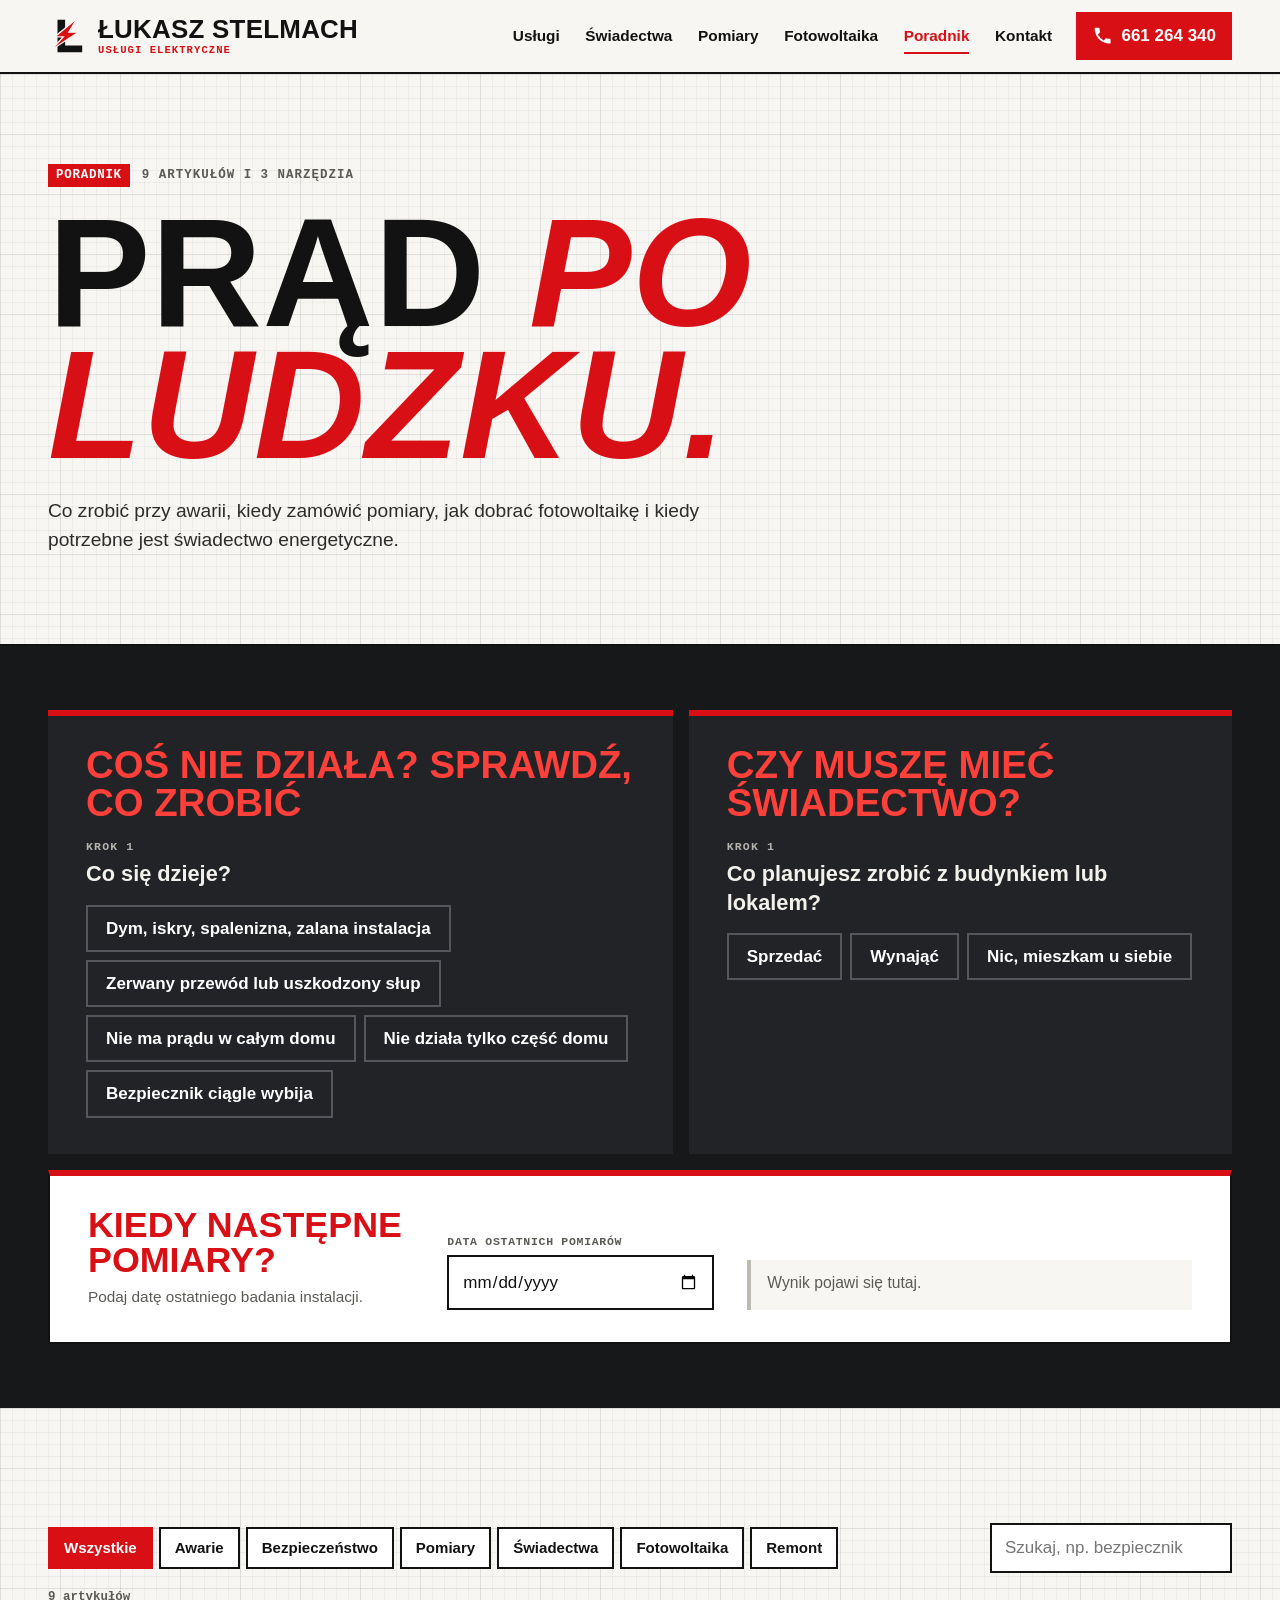
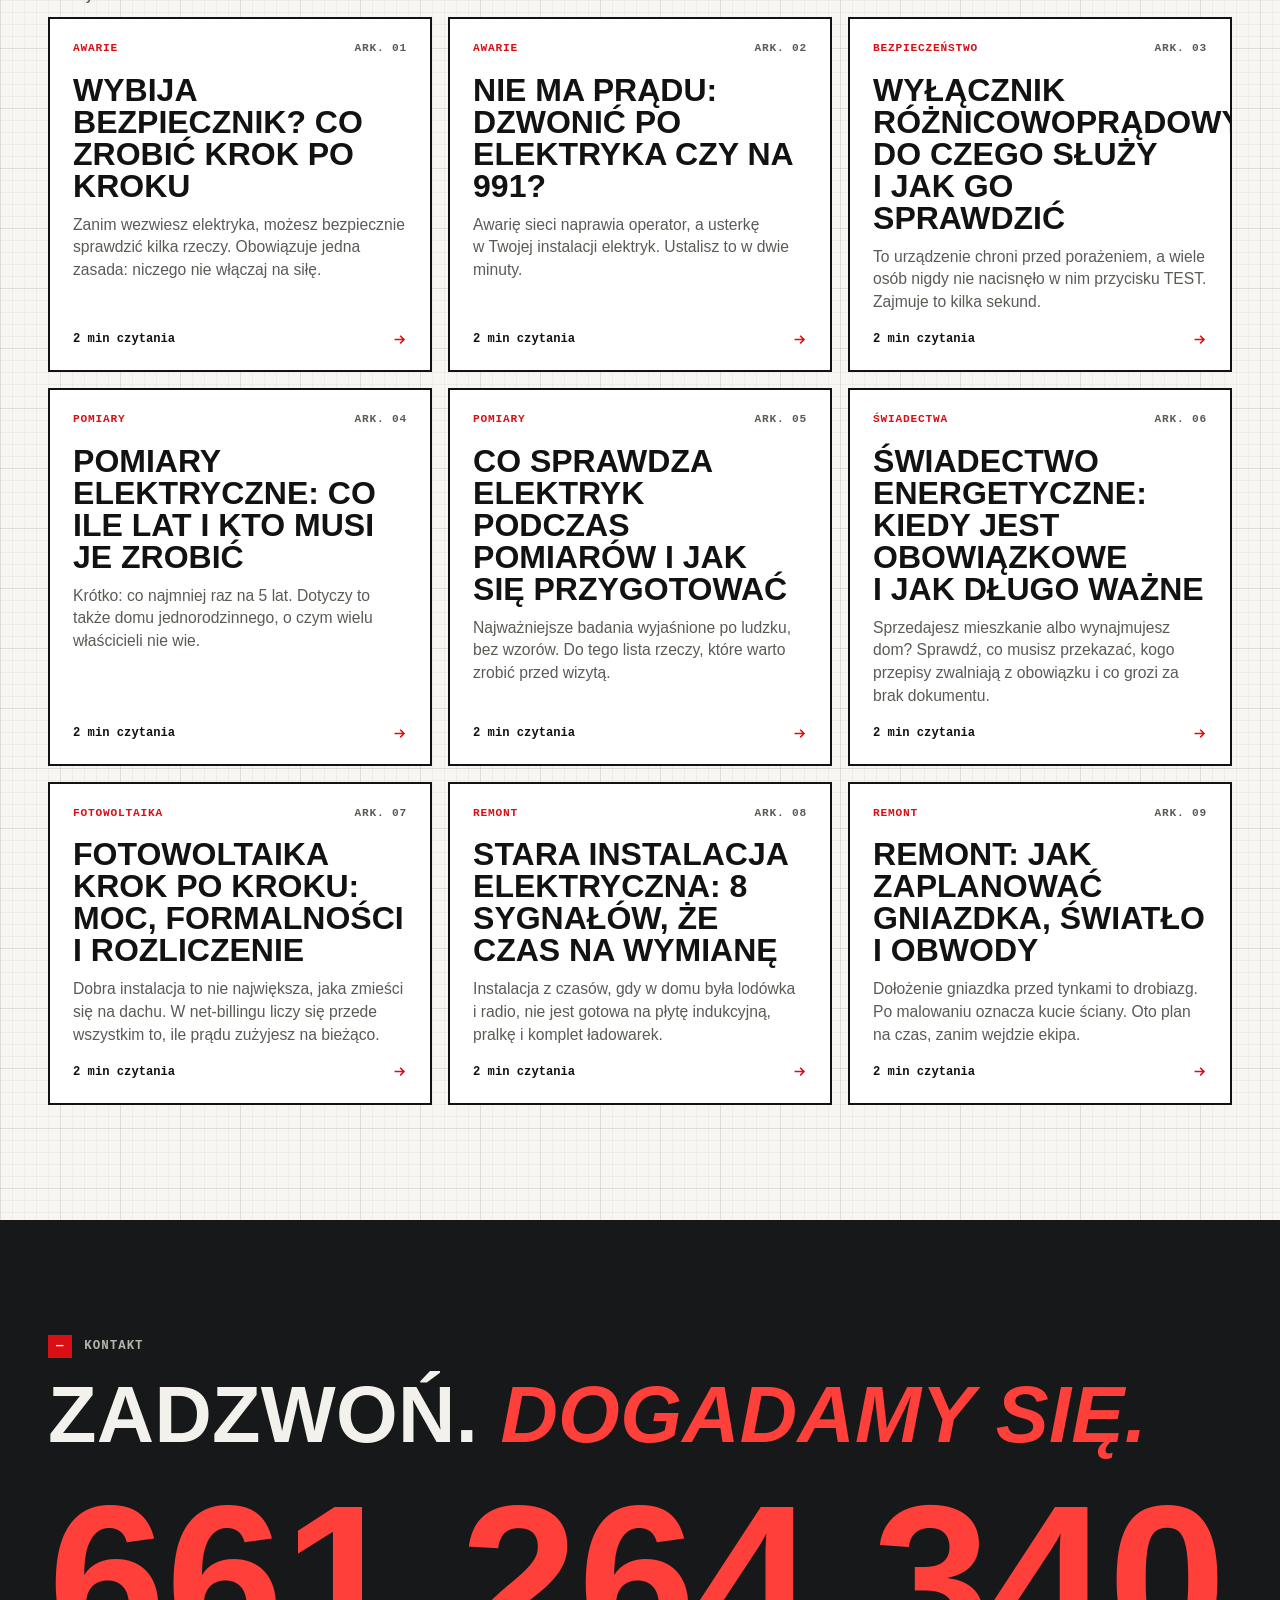
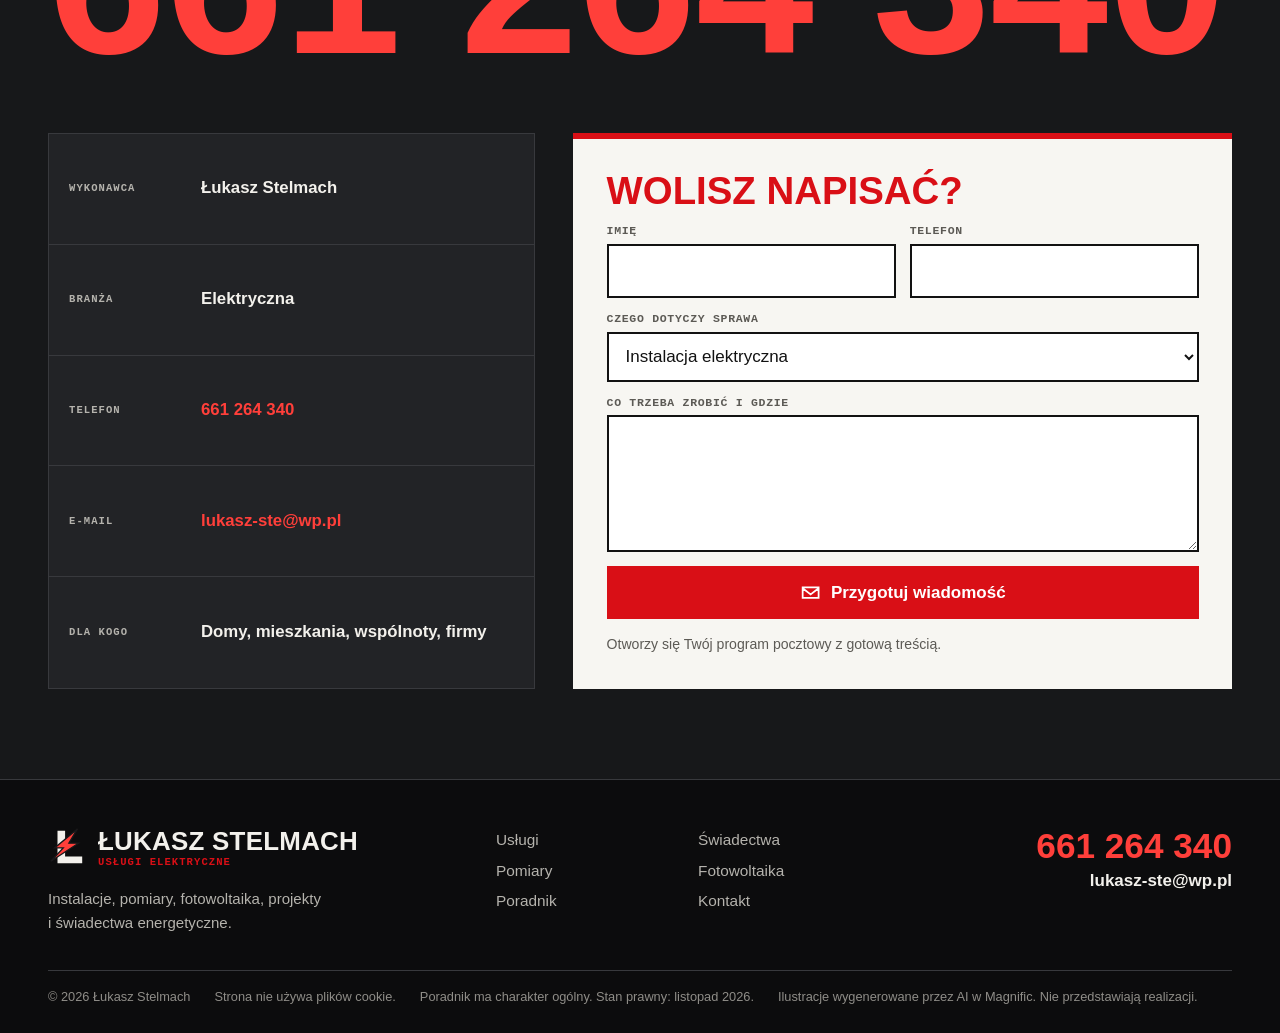
==== commit 708c88b3: "Dodaj pięć ilustracji AI Obrazy wygenerowane w Magnific, oznaczone na stronie jako AI.  Co-Authored-" ====
--- a/poradnik/index.html
+++ b/poradnik/index.html
@@ -1,5 +1,5 @@
 <!DOCTYPE html>
-<html lang="pl">
+<html lang="pl" class="ai-foto">
 <head>
 <meta charset="utf-8">
 <meta name="viewport" content="width=device-width, initial-scale=1">
@@ -99,7 +99,7 @@
     <nav aria-label="Stopka"><a href="../index.html#uslugi">Usługi</a><a href="../index.html#swiadectwa">Świadectwa</a><a href="../index.html#pomiary">Pomiary</a><a href="../index.html#fotowoltaika">Fotowoltaika</a><a href="../poradnik/index.html">Poradnik</a><a href="../index.html#kontakt">Kontakt</a></nav>
     <div class="foot-contact"><a href="tel:+48661264340">661 264 340</a><a href="mailto:lukasz-ste@wp.pl">lukasz-ste@wp.pl</a></div>
   </div>
-  <div class="wrap foot-note"><span>© 2026 Łukasz Stelmach</span><span>Strona nie używa plików cookie.</span><span>Poradnik ma charakter ogólny. Stan prawny: listopad 2026.</span></div>
+  <div class="wrap foot-note"><span>© 2026 Łukasz Stelmach</span><span>Strona nie używa plików cookie.</span><span>Poradnik ma charakter ogólny. Stan prawny: listopad 2026.</span><span>Ilustracje wygenerowane przez AI w Magnific. Nie przedstawiają realizacji.</span></div>
 </footer>
 <div class="callbar"><a href="tel:+48661264340"><svg class="ic" viewBox="0 0 24 24" aria-hidden="true"><path fill="currentColor" d="M6.6 10.8a15 15 0 0 0 6.6 6.6l2.2-2.2a1 1 0 0 1 1-.25c1.1.37 2.3.57 3.6.57a1 1 0 0 1 1 1V20a1 1 0 0 1-1 1C10.6 21 3 13.4 3 4a1 1 0 0 1 1-1h3.5a1 1 0 0 1 1 1c0 1.25.2 2.45.57 3.6a1 1 0 0 1-.25 1z"/></svg>Zadzwoń</a><a href="mailto:lukasz-ste@wp.pl"><svg class="ic" viewBox="0 0 24 24" aria-hidden="true"><path fill="none" stroke="currentColor" stroke-width="2" d="M3 6h18v12H3zM3 7l9 7 9-7"/></svg>Napisz</a></div>
 <script src="../assets/main.js" defer></script>
--- a/assets/style.css
+++ b/assets/style.css
@@ -354,6 +354,8 @@
 .pv .wrap > div:first-child { position: relative; z-index: 1; }
 .pv-photo { position: relative; min-height: 560px; margin: calc(var(--sec) * -1) calc(max(var(--gut), (100vw - 1360px) / 2) * -1) calc(var(--sec) * -1) 0; overflow: hidden; background: #2a2b2f; border-left: 6px solid var(--red-hot); }
 .pv-photo img { position: absolute; inset: 0; width: 100%; height: 100%; object-fit: cover; object-position: 40% 50%; }
+.ai-foto .route-img::after, .ai-foto .pv-photo::after { content: "Ilustracja AI"; position: absolute; left: 8px; bottom: 8px; z-index: 1; padding: 3px 7px; background: rgba(18,18,18,.84); color: #fff; font: 700 .66rem/1.2 var(--mono); letter-spacing: .03em; }
+.ai-foto .route:first-child .route-img img { object-position: 62% 50%; }
 .pv-scene { display: grid; place-items: center; perspective: 1100px; min-height: 480px; }
 .pv-grid { display: grid; grid-template-columns: repeat(6, 1fr); gap: 7px; width: min(88%, 560px); translate: 17% 0; transform: rotateX(54deg) rotateZ(-30deg); transform-style: preserve-3d; }
 .pv-grid i { aspect-ratio: 1 / 1.62; background-color: #13203c; background-image: linear-gradient(90deg, rgba(160,185,235,.3) 1px, transparent 1px), linear-gradient(rgba(160,185,235,.3) 1px, transparent 1px), linear-gradient(135deg, #24365e, #0e1830 62%); background-size: 33.33% 16.66%, 33.33% 16.66%, 100% 100%; border: 2px solid #8e9096; animation: cell 4.8s ease-in-out infinite; }
